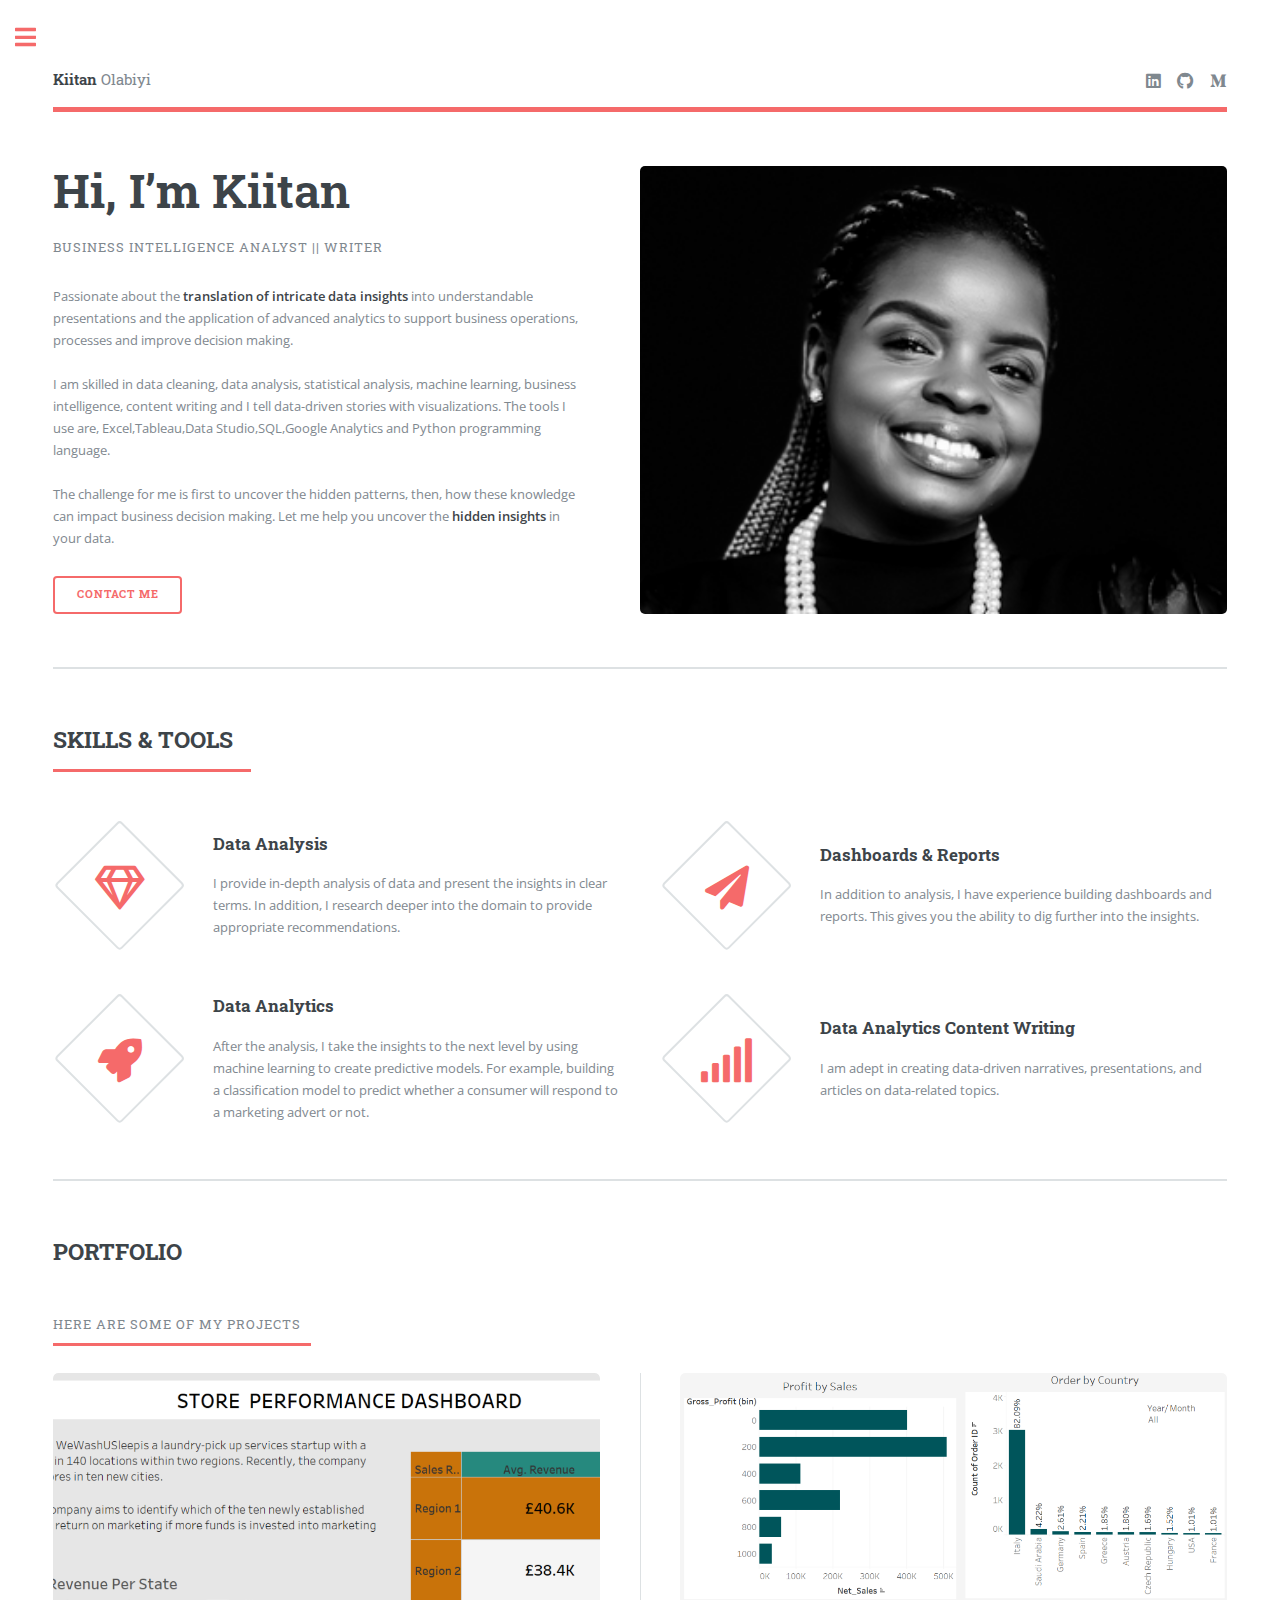
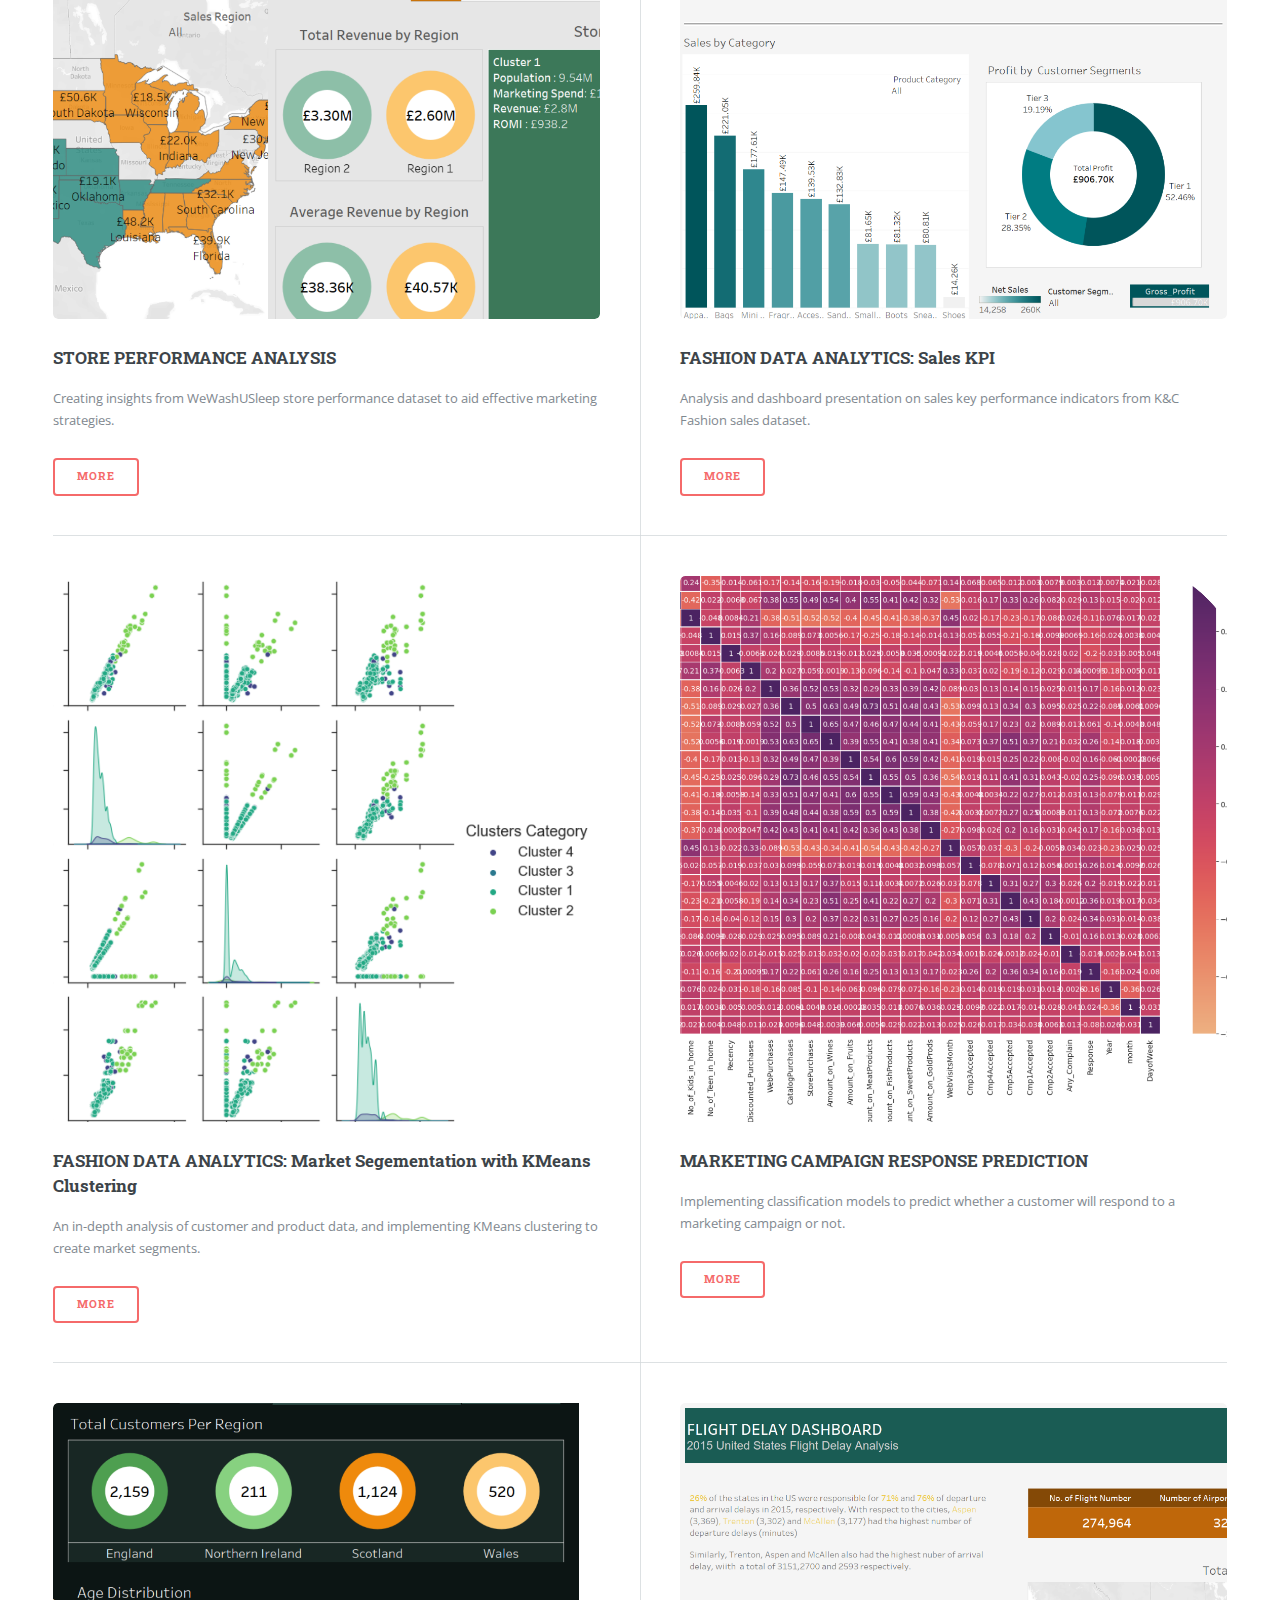
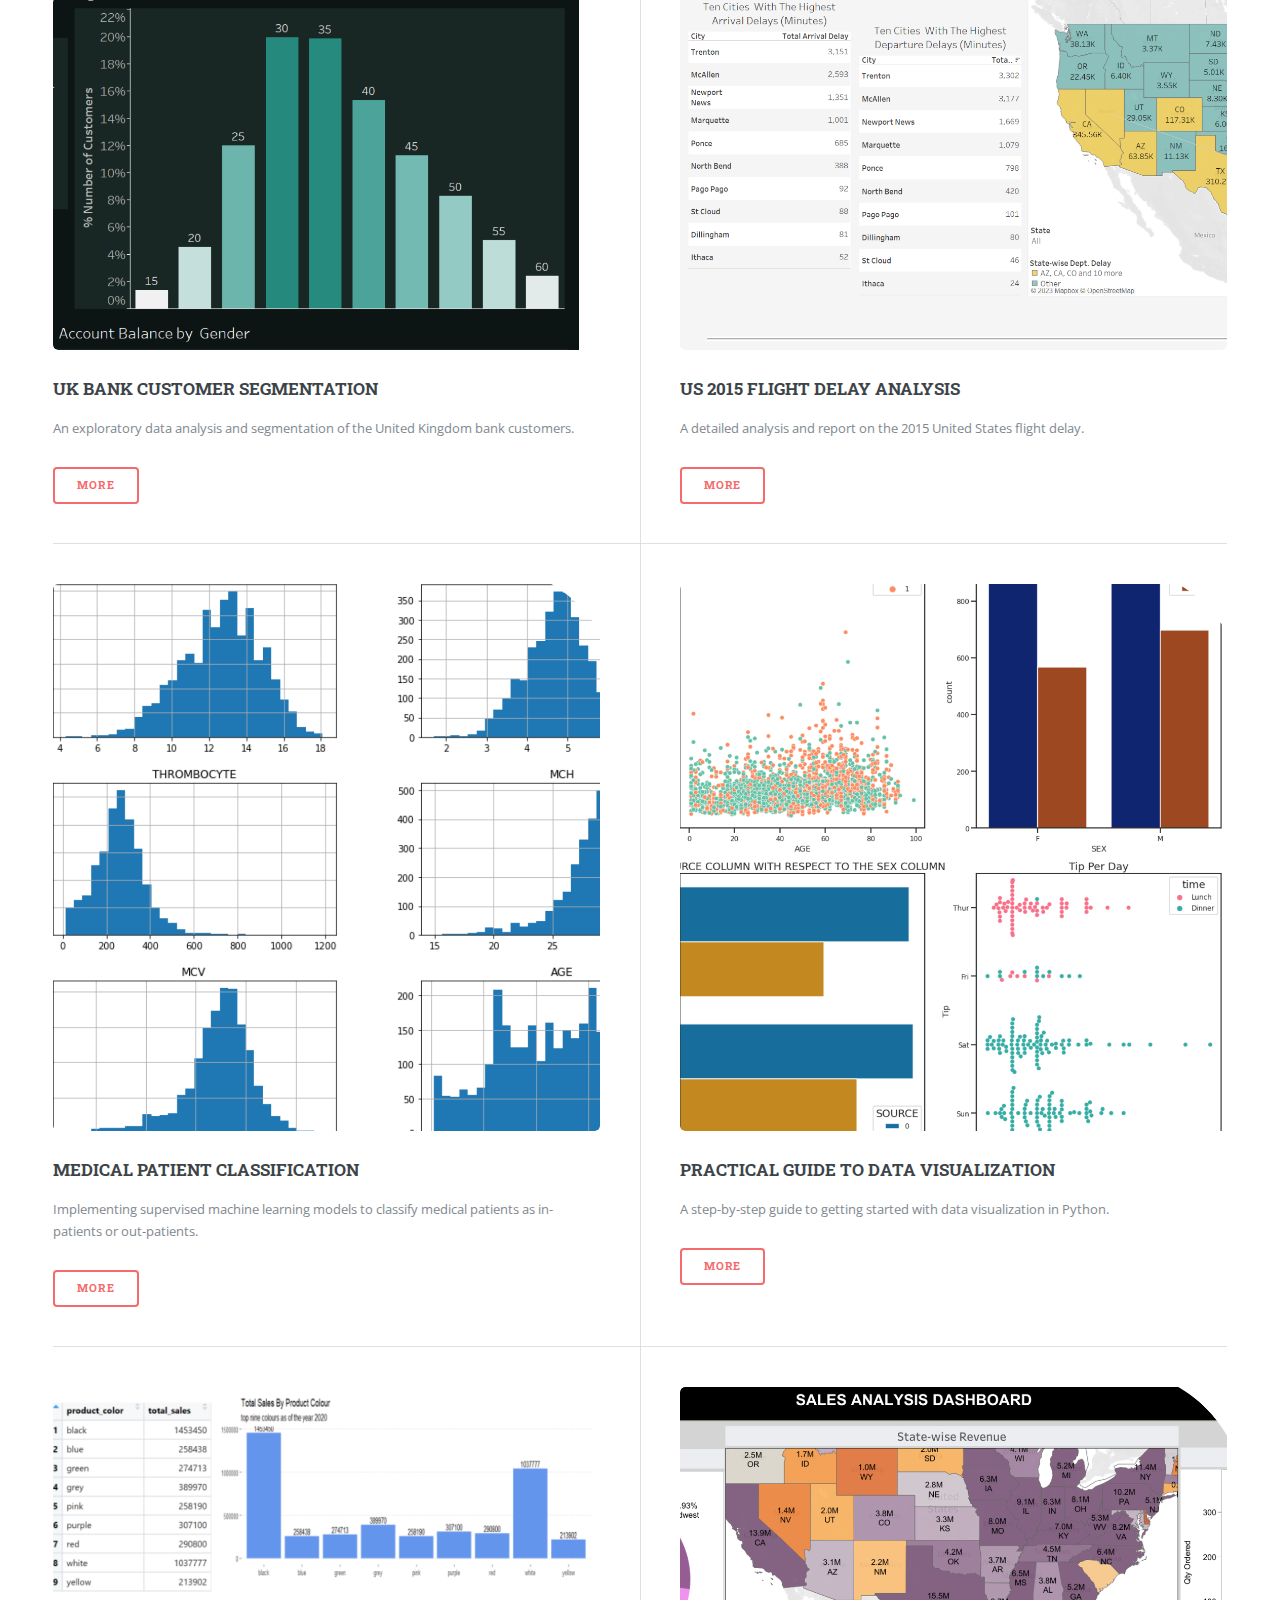
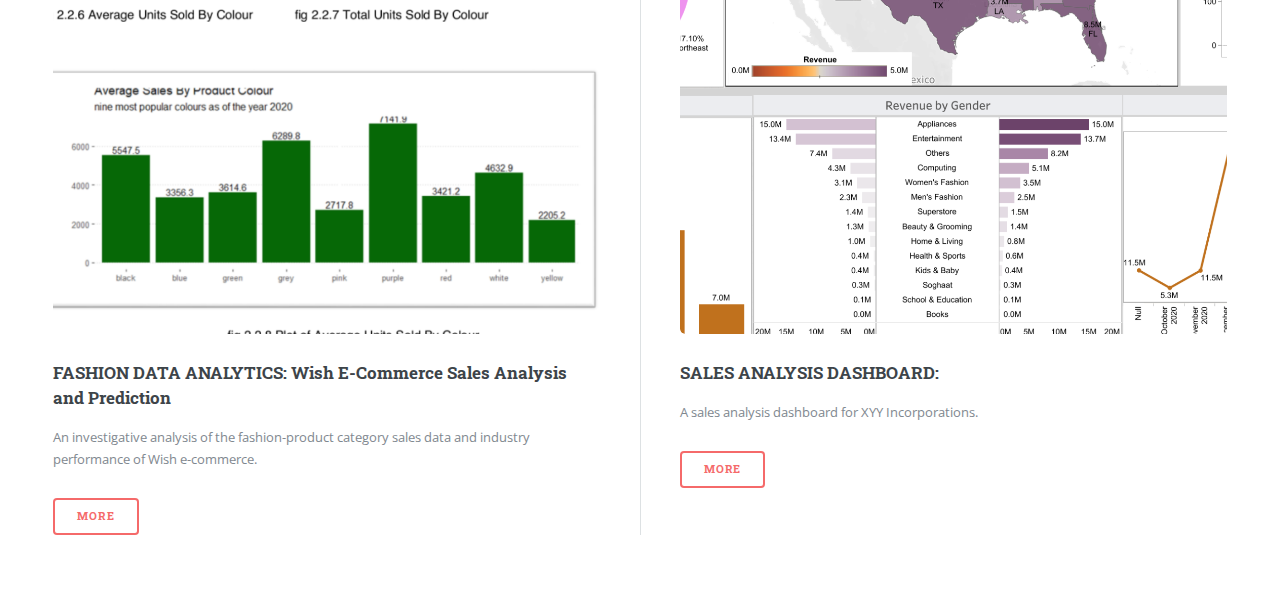
==== index.html @ 5218ae87 "Add files via upload" ====
<!DOCTYPE HTML>
<!--
	Editorial by HTML5 UP
	html5up.net | @ajlkn
	Free for personal and commercial use under the CCA 3.0 license (html5up.net/license)
-->
<html>
	<head>
		<title>Kiitan Olabiyi</title>
		<meta charset="utf-8" />
		<meta name="viewport" content="width=device-width, initial-scale=1, user-scalable=no" />
		<link rel="stylesheet" href="assets/css/main.css" />
	</head>
	<body class="is-preload">	
		

		<!-- Wrapper -->
			<div id="wrapper">

				<!-- Main -->
					<div id="main">
						<div class="inner">

							<!-- Header -->
								<header id="header">
									<a href="index.html" class="logo"><strong>Kiitan</strong> Olabiyi</a>
									<ul class="icons">
										<li><a href="https://www.linkedin.com/in/olaoluwakiitan-olabiyi/" class="icon brands fa-linkedin"><span class="label">LinkedIn</span></a></li>
										<li><a href="https://github.com/Olaoluwakiitan-Olabiyi?tab=repositories" class="icon brands fa-github"><span class="label">LinkedIn</span></a></li>
										<li><a href="https://medium.com/@olaoluwakiitan-o-olabiyi" class="icon brands fa-medium-m"><span class="label">Medium</span></a></li>
									</ul>
								</header>

							

							<!-- Banner -->
								<section id="banner">
									<div class="content">
										<header>
											<h1>Hi, I’m <strong>Kiitan</strong>
											</h1>
											<p>Business Intelligence Analyst || Writer</p>
										</header>
										<p> Passionate about the <strong>translation of intricate data insights</strong> into understandable presentations 
											and the application of advanced analytics to support business operations, processes and improve decision making.
											 <br />
											 <br />
											I am skilled in data cleaning, data analysis, statistical analysis, machine learning, business intelligence, content writing and I tell data-driven stories with visualizations. 
											The tools I use are, Excel,Tableau,Data Studio,SQL,Google Analytics and Python programming language.
											<br/>
											<br />
											The challenge for me is first to uncover the hidden patterns, then, how these knowledge can impact business decision making. Let me help you uncover the <strong>hidden insights</strong> in your data.</b>
										</p>
										<ul class="actions">
											<li><a href="https://www.linkedin.com/in/olaoluwakiitan-olabiyi/" class="button"> Contact Me</a></li>
										</ul>
									</div>
									<span class="image object">
										<img src="images/Olaoluwakiitan.png" alt="" />
									</span>
								</section>

							<!-- Section -->
								<section>
									<header class="major">
										<h2>SKILLS & TOOLS</h2>
									</header>
									<div class="features">
										<article>
											<span class="icon fa-gem"></span>
											<div class="content">
												<h3>Data Analysis</h3>
												<p>I provide in-depth analysis of data and present the insights in clear terms. In addition, I research deeper into the domain to provide appropriate recommendations.

												</p>
											</div>
											
										</article>
										<article>
											<span class="icon solid fa-paper-plane"></span>
											<div class="content">
												<h3>Dashboards & Reports</h3>
												<p>In addition to analysis, I have experience building dashboards and reports. This gives you the ability to dig further into the insights.</p>
											</div>
										</article>
										<article>
											<span class="icon solid fa-rocket"></span>
											<div class="content">
												<h3>Data Analytics</h3>
												<p>After the analysis, I take the insights to the next level by using machine learning to create predictive models.
													For example, building a classification model to predict whether a consumer will respond to a marketing advert or not.
												</p>
											</div>
										</article>
										<article>
											<span class="icon solid fa-signal"></span>
											<div class="content">
												<h3>Data Analytics Content Writing</h3>
												<p>I am adept in creating data-driven narratives, presentations, and articles on data-related topics.</p>
											</div>
											
										</article>
									</div>
								</section>

							<!-- Section -->
								<section>
									<header class="major">
										<h2>PORTFOLIO</h2></br>
										<p>Here are some of my projects</p>
									</header>
									<div class="posts">
										
										<article>
											<a href="https://github.com/Olaoluwakiitan-Olabiyi/Store-Performance-Analysis" class="image"><img src="images/Store Performance Analysis.png" alt="" /></a>
											<h3>STORE PERFORMANCE ANALYSIS</h3>
											<p>Creating insights from WeWashUSleep store performance dataset to aid effective marketing strategies. </p>
											<ul class="actions">
												<li><a href="https://github.com/Olaoluwakiitan-Olabiyi/Store-Performance-Analysis" class="button">More</a></li>
											</ul>
										</article>

										<article>
											<a href="https://github.com/Olaoluwakiitan-Olabiyi/Fashion-Data-Analytics-Sales-KPI" class="image"><img src="images/Fashion Data Analytics (1).png" alt="" /></a>
											<h3>FASHION DATA ANALYTICS: Sales KPI</h3>
											<p> Analysis and dashboard presentation on sales key performance indicators from K&C Fashion sales dataset.</p>
											<ul class="actions">
												<li><a href="https://github.com/Olaoluwakiitan-Olabiyi/Store-Performance-Analysis" class="button">More</a></li>
											</ul>
										</article>
										
										
										<article>
											<a href="https://github.com/Olaoluwakiitan-Olabiyi/Fashion-Data-Analytics-Market-Segmentation-with-KMeans-Clustering" class="image"><img src="images/Fashion Data Analytics (2).png" alt="" /></a>
											<h3>FASHION DATA ANALYTICS: Market Segementation with KMeans Clustering</h3>
											<p>An in-depth analysis of customer and product data, and implementing KMeans clustering to create market segments.</p>
											<ul class="actions">
												<li><a href="https://github.com/Olaoluwakiitan-Olabiyi/Fashion-Data-Analytics-Market-Segmentation-with-KMeans-Clustering" class="button">More</a></li>
											</ul>
										</article>
										
										<article>
											<a href="https://github.com/Olaoluwakiitan-Olabiyi/Marketing-Campaign-Response-Prediction" class="image"><img src="images/Classification.png" alt="" /></a>
											<h3>MARKETING CAMPAIGN RESPONSE PREDICTION</h3>
											<p>Implementing classification models to predict whether a customer will respond to a marketing campaign or not.</p>
											<ul class="actions">
												<li><a href="https://github.com/Olaoluwakiitan-Olabiyi/Marketing-Campaign-Response-Prediction" class="button">More</a></li>
											</ul>
										</article>

										<article>
											<a href="https://github.com/Olaoluwakiitan-Olabiyi/UK-Bank-Customer-Segmentation" class="image"><img src="images/customer segementation.jpg" alt="" /></a>
											<h3>UK BANK CUSTOMER SEGMENTATION </h3>
											<p>An exploratory data analysis and segmentation of the United Kingdom bank customers.</p>
											<ul class="actions">
												<li><a href="https://github.com/Olaoluwakiitan-Olabiyi/UK-Bank-Customer-Segmentation" class="button">More</a></li>
											</ul>
										</article>
										<article>
											<a href="https://github.com/Olaoluwakiitan-Olabiyi/US-2015-Flight-Delay-Analysis" class="image"><img src="images/flight delay.png" alt="" /></a>
											<h3>US 2015 FLIGHT DELAY ANALYSIS</h3>
											<p>A detailed analysis and report on the 2015 United States flight delay.</p>
											<ul class="actions">
												<li><a href="https://github.com/Olaoluwakiitan-Olabiyi/US-2015-Flight-Delay-Analysis" class="button">More</a></li>
											</ul>
										</article>

										<article>
											<a href="https://github.com/Olaoluwakiitan-Olabiyi/Medical-Patient-Classification-" class="image"><img src="images/KMeans Clustering.png" alt="" /></a>
											<h3>MEDICAL PATIENT CLASSIFICATION</h3>
											<p> Implementing supervised machine learning models to classify medical patients as in-patients or out-patients.</p>
											<ul class="actions">
												<li><a href="https://github.com/Olaoluwakiitan-Olabiyi/Medical-Patient-Classification-" class="button">More</a></li>
											</ul>
										</article>										

										<article>
											<a href="https://github.com/Olaoluwakiitan-Olabiyi/Practical-Guide-to-Data-Visualization" class="image"><img src="images/Practical Guide To Data Visualization.png" alt="" /></a>
											<h3>PRACTICAL GUIDE TO DATA VISUALIZATION</h3>
											<p>A step-by-step guide to getting started with data visualization in Python.</p>
											<ul class="actions">
												<li><a href="https://github.com/Olaoluwakiitan-Olabiyi/Practical-Guide-to-Data-Visualization" class="button">More</a></li>
											</ul>
										</article>										

										<article>
											<a href="https://github.com/Olaoluwakiitan-Olabiyi" class="image"><img src="images/Wish Sales Analysis.png" alt="" /></a>
											<h3>FASHION DATA ANALYTICS: Wish E-Commerce Sales Analysis and Prediction</h3>
											<p> An investigative analysis of the fashion-product category sales data and industry performance of Wish e-commerce.</p>
											<ul class="actions">
												<li><a href="https://github.com/Olaoluwakiitan-Olabiyi" class="button">More</a></li>
											</ul>
										</article>
										
										<article>
											<a href="https://github.com/Olaoluwakiitan-Olabiyi/XYY-Inc.-Customer-Analysis-" class="image"><img src="images/Customer Analytics.png" alt="" /></a>
											<h3>SALES ANALYSIS DASHBOARD:</h3>
											<p>A sales analysis dashboard for XYY Incorporations.</p>
											<ul class="actions">
												<li><a href="https://github.com/Olaoluwakiitan-Olabiyi/XYY-Inc.-Customer-Analysis-" class="button">More</a></li>
											</ul>
										</article>
										
										
										
										
									</div>
								</section>


								

						

				<!-- Sidebar -->
					<div id="sidebar">
						<div class="inner">

							
							<!-- Menu -->
								<nav id="menu">
									<header class="major">
										<h2>Menu</h2>
									</header>
									<ul>
										<li><a href="index.html">Homepage</a></li>
																		
															
										
										
										

										
										
									</ul>
								</nav>

							<!-- Section -->
								<section>
									<header class="major">
										<h2>Blog Posts</h2>
									</header>
									<div class="mini-posts">
										<article>
											<a href="https://medium.com/data4fashion/fashion-and-big-data-application-cb946dd76844" class="image"><img src="images/Fashion and Big Data.png" alt="" /></a>
											<p><strong> Fashion and Big Data</strong> </br>
												Using Zara as a case study for the adoption of advanced analytics in Fashion Supply Chain and Inventory Management.</p>
										</article>
										<article>
											<a href="https://towardsdatascience.com/practical-guide-to-data-visualization-83e375b0037" class="image"><img src="images/Data Visualization.png" alt="" /></a>
											<p> <strong>A Practical Guide To Data Visualization </strong></br>
												Using Python, Seaborn, and Matplotlib.</p>
										</article>
										<article>
											<a href="https://medium.com/towards-data-science/re-imagine-the-business-of-fashion-part-1-cc8037cbef6d" class="image"><img src="images/Business of fashion.png" alt="" /></a>
											<p> <strong>Re-Imagine The Business Of Fashion</strong> </br>
												How Can Fashion Brands And Retailers Re-Imagine Fashion Through Advanced Analytics?</p>
										</article>
									</div>
									<ul class="actions">
										<li><a href="https://medium.com/@olaoluwakiitan-o-olabiyi" class="button">Read More</a></li>
									</ul>
								</section>

							<!-- Section -->
								<section>
									<header class="major">
										<h2>Get in touch</h2>
									</header>
									<p>Looking to hire a result-oriented, creative and self-motivated business intelligence analyst/writer? Find my contact details</p>
									<ul class="contact">
										<li class="icon solid fa-envelope"><a href="#">olaoluwakiitan.o.olabiyi@gmail.com</li> 
										</br>
										<li class="icon solid fa-phone"> (+44)7540133399</li>
										<li class="icon solid fa-home"> Bradford, United Kingdom
										</li>
									</ul>
								</section>

							<!-- Footer -->
								<footer id="footer">
									<p class="copyright">&copy; Kiitan Olabiyi; Business Intelligence Analyst || Writer</p>
								</footer>

						</div>
					</div>

			</div>

		<!-- Scripts -->
			<script src="assets/js/jquery.min.js"></script>
			<script src="assets/js/browser.min.js"></script>
			<script src="assets/js/breakpoints.min.js"></script>
			<script src="assets/js/util.js"></script>
			<script src="assets/js/main.js"></script>

	</body>
</html>
---- assets/css/main.css ----
@import url(fontawesome-all.min.css);
@import url("https://fonts.googleapis.com/css?family=Open+Sans:400,600,400italic,600italic|Roboto+Slab:400,700");
/*
	Editorial by HTML5 UP
	html5up.net | @ajlkn
	Free for personal and commercial use under the CCA 3.0 license (html5up.net/license)
*/
html, body, div, span, applet, object,
iframe, h1, h2, h3, h4, h5, h6, p, blockquote,
pre, a, abbr, acronym, address, big, cite,
code, del, dfn, em, img, ins, kbd, q, s, samp,
small, strike, strong, sub, sup, tt, var, b,
u, i, center, dl, dt, dd, ol, ul, li, fieldset,
form, label, legend, table, caption, tbody,
tfoot, thead, tr, th, td, article, aside,
canvas, details, embed, figure, figcaption,
footer, header, hgroup, menu, nav, output, ruby,
section, summary, time, mark, audio, video {
  margin: 0;
  padding: 0;
  border: 0;
  font-size: 100%;
  font: inherit;
  vertical-align: baseline; }

article, aside, details, figcaption, figure,
footer, header, hgroup, menu, nav, section {
  display: block; }

body {
  line-height: 1; }

ol, ul {
  list-style: none; }

blockquote, q {
  quotes: none; }
  blockquote:before, blockquote:after, q:before, q:after {
    content: '';
    content: none; }

table {
  border-collapse: collapse;
  border-spacing: 0; }

body {
  -webkit-text-size-adjust: none; }

mark {
  background-color: transparent;
  color: inherit; }

input::-moz-focus-inner {
  border: 0;
  padding: 0; }

input, select, textarea {
  -moz-appearance: none;
  -webkit-appearance: none;
  -ms-appearance: none;
  appearance: none; }

/* Basic */
@-ms-viewport {
  width: device-width; }

body {
  -ms-overflow-style: scrollbar; }

@media screen and (max-width: 480px) {
  html, body {
    min-width: 320px; } }

html {
  box-sizing: border-box; }

*, *:before, *:after {
  box-sizing: inherit; }

body {
  background: #ffffff; }
  body.is-preload *, body.is-preload *:before, body.is-preload *:after, body.is-resizing *, body.is-resizing *:before, body.is-resizing *:after {
    -moz-animation: none !important;
    -webkit-animation: none !important;
    -ms-animation: none !important;
    animation: none !important;
    -moz-transition: none !important;
    -webkit-transition: none !important;
    -ms-transition: none !important;
    transition: none !important; }

/* Type */
body, input, select, textarea {
  color: #7f888f;
  font-family: "Open Sans", sans-serif;
  font-size: 13pt;
  font-weight: 400;
  line-height: 1.65; }
  @media screen and (max-width: 1680px) {
    body, input, select, textarea {
      font-size: 11pt; } }
  @media screen and (max-width: 1280px) {
    body, input, select, textarea {
      font-size: 10pt; } }
  @media screen and (max-width: 360px) {
    body, input, select, textarea {
      font-size: 9pt; } }

a {
  -moz-transition: color 0.2s ease-in-out, border-bottom-color 0.2s ease-in-out;
  -webkit-transition: color 0.2s ease-in-out, border-bottom-color 0.2s ease-in-out;
  -ms-transition: color 0.2s ease-in-out, border-bottom-color 0.2s ease-in-out;
  transition: color 0.2s ease-in-out, border-bottom-color 0.2s ease-in-out;
  border-bottom: dotted 1px;
  color: #f56a6a;
  text-decoration: none; }
  a:hover {
    border-bottom-color: #f56a6a;
    color: #f56a6a !important; }
    a:hover strong {
      color: inherit; }

strong, b {
  color: #3d4449;
  font-weight: 600; }

em, i {
  font-style: italic; }

p {
  margin: 0 0 2em 0; }

h1, h2, h3, h4, h5, h6 {
  color: #3d4449;
  font-family: "Roboto Slab", serif;
  font-weight: 700;
  line-height: 1.5;
  margin: 0 0 1em 0; }
  h1 a, h2 a, h3 a, h4 a, h5 a, h6 a {
    color: inherit;
    text-decoration: none;
    border-bottom: 0; }

h1 {
  font-size: 4em;
  margin: 0 0 0.5em 0;
  line-height: 1.3; }

h2 {
  font-size: 1.75em; }

h3 {
  font-size: 1.25em; }

h4 {
  font-size: 1.1em; }

h5 {
  font-size: 0.9em; }

h6 {
  font-size: 0.7em; }

@media screen and (max-width: 1680px) {
  h1 {
    font-size: 3.5em; } }

@media screen and (max-width: 980px) {
  h1 {
    font-size: 3.25em; } }

@media screen and (max-width: 736px) {
  h1 {
    font-size: 2em;
    line-height: 1.4; }
  h2 {
    font-size: 1.5em; } }

sub {
  font-size: 0.8em;
  position: relative;
  top: 0.5em; }

sup {
  font-size: 0.8em;
  position: relative;
  top: -0.5em; }

blockquote {
  border-left: solid 3px rgba(210, 215, 217, 0.75);
  font-style: italic;
  margin: 0 0 2em 0;
  padding: 0.5em 0 0.5em 2em; }

code {
  background: rgba(230, 235, 237, 0.25);
  border-radius: 0.375em;
  border: solid 1px rgba(210, 215, 217, 0.75);
  font-family: "Courier New", monospace;
  font-size: 0.9em;
  margin: 0 0.25em;
  padding: 0.25em 0.65em; }

pre {
  -webkit-overflow-scrolling: touch;
  font-family: "Courier New", monospace;
  font-size: 0.9em;
  margin: 0 0 2em 0; }
  pre code {
    display: block;
    line-height: 1.75;
    padding: 1em 1.5em;
    overflow-x: auto; }

hr {
  border: 0;
  border-bottom: solid 1px rgba(210, 215, 217, 0.75);
  margin: 2em 0; }
  hr.major {
    margin: 3em 0; }

.align-left {
  text-align: left; }

.align-center {
  text-align: center; }

.align-right {
  text-align: right; }

/* Row */
.row {
  display: flex;
  flex-wrap: wrap;
  box-sizing: border-box;
  align-items: stretch; }
  .row > * {
    box-sizing: border-box; }
  .row.gtr-uniform > * > :last-child {
    margin-bottom: 0; }
  .row.aln-left {
    justify-content: flex-start; }
  .row.aln-center {
    justify-content: center; }
  .row.aln-right {
    justify-content: flex-end; }
  .row.aln-top {
    align-items: flex-start; }
  .row.aln-middle {
    align-items: center; }
  .row.aln-bottom {
    align-items: flex-end; }
  .row > .imp {
    order: -1; }
  .row > .col-1 {
    width: 8.33333%; }
  .row > .off-1 {
    margin-left: 8.33333%; }
  .row > .col-2 {
    width: 16.66667%; }
  .row > .off-2 {
    margin-left: 16.66667%; }
  .row > .col-3 {
    width: 25%; }
  .row > .off-3 {
    margin-left: 25%; }
  .row > .col-4 {
    width: 33.33333%; }
  .row > .off-4 {
    margin-left: 33.33333%; }
  .row > .col-5 {
    width: 41.66667%; }
  .row > .off-5 {
    margin-left: 41.66667%; }
  .row > .col-6 {
    width: 50%; }
  .row > .off-6 {
    margin-left: 50%; }
  .row > .col-7 {
    width: 58.33333%; }
  .row > .off-7 {
    margin-left: 58.33333%; }
  .row > .col-8 {
    width: 66.66667%; }
  .row > .off-8 {
    margin-left: 66.66667%; }
  .row > .col-9 {
    width: 75%; }
  .row > .off-9 {
    margin-left: 75%; }
  .row > .col-10 {
    width: 83.33333%; }
  .row > .off-10 {
    margin-left: 83.33333%; }
  .row > .col-11 {
    width: 91.66667%; }
  .row > .off-11 {
    margin-left: 91.66667%; }
  .row > .col-12 {
    width: 100%; }
  .row > .off-12 {
    margin-left: 100%; }
  .row.gtr-0 {
    margin-top: 0;
    margin-left: 0em; }
    .row.gtr-0 > * {
      padding: 0 0 0 0em; }
    .row.gtr-0.gtr-uniform {
      margin-top: 0em; }
      .row.gtr-0.gtr-uniform > * {
        padding-top: 0em; }
  .row.gtr-25 {
    margin-top: 0;
    margin-left: -0.375em; }
    .row.gtr-25 > * {
      padding: 0 0 0 0.375em; }
    .row.gtr-25.gtr-uniform {
      margin-top: -0.375em; }
      .row.gtr-25.gtr-uniform > * {
        padding-top: 0.375em; }
  .row.gtr-50 {
    margin-top: 0;
    margin-left: -0.75em; }
    .row.gtr-50 > * {
      padding: 0 0 0 0.75em; }
    .row.gtr-50.gtr-uniform {
      margin-top: -0.75em; }
      .row.gtr-50.gtr-uniform > * {
        padding-top: 0.75em; }
  .row {
    margin-top: 0;
    margin-left: -1.5em; }
    .row > * {
      padding: 0 0 0 1.5em; }
    .row.gtr-uniform {
      margin-top: -1.5em; }
      .row.gtr-uniform > * {
        padding-top: 1.5em; }
  .row.gtr-150 {
    margin-top: 0;
    margin-left: -2.25em; }
    .row.gtr-150 > * {
      padding: 0 0 0 2.25em; }
    .row.gtr-150.gtr-uniform {
      margin-top: -2.25em; }
      .row.gtr-150.gtr-uniform > * {
        padding-top: 2.25em; }
  .row.gtr-200 {
    margin-top: 0;
    margin-left: -3em; }
    .row.gtr-200 > * {
      padding: 0 0 0 3em; }
    .row.gtr-200.gtr-uniform {
      margin-top: -3em; }
      .row.gtr-200.gtr-uniform > * {
        padding-top: 3em; }
  @media screen and (max-width: 1680px) {
    .row {
      display: flex;
      flex-wrap: wrap;
      box-sizing: border-box;
      align-items: stretch; }
      .row > * {
        box-sizing: border-box; }
      .row.gtr-uniform > * > :last-child {
        margin-bottom: 0; }
      .row.aln-left {
        justify-content: flex-start; }
      .row.aln-center {
        justify-content: center; }
      .row.aln-right {
        justify-content: flex-end; }
      .row.aln-top {
        align-items: flex-start; }
      .row.aln-middle {
        align-items: center; }
      .row.aln-bottom {
        align-items: flex-end; }
      .row > .imp-xlarge {
        order: -1; }
      .row > .col-1-xlarge {
        width: 8.33333%; }
      .row > .off-1-xlarge {
        margin-left: 8.33333%; }
      .row > .col-2-xlarge {
        width: 16.66667%; }
      .row > .off-2-xlarge {
        margin-left: 16.66667%; }
      .row > .col-3-xlarge {
        width: 25%; }
      .row > .off-3-xlarge {
        margin-left: 25%; }
      .row > .col-4-xlarge {
        width: 33.33333%; }
      .row > .off-4-xlarge {
        margin-left: 33.33333%; }
      .row > .col-5-xlarge {
        width: 41.66667%; }
      .row > .off-5-xlarge {
        margin-left: 41.66667%; }
      .row > .col-6-xlarge {
        width: 50%; }
      .row > .off-6-xlarge {
        margin-left: 50%; }
      .row > .col-7-xlarge {
        width: 58.33333%; }
      .row > .off-7-xlarge {
        margin-left: 58.33333%; }
      .row > .col-8-xlarge {
        width: 66.66667%; }
      .row > .off-8-xlarge {
        margin-left: 66.66667%; }
      .row > .col-9-xlarge {
        width: 75%; }
      .row > .off-9-xlarge {
        margin-left: 75%; }
      .row > .col-10-xlarge {
        width: 83.33333%; }
      .row > .off-10-xlarge {
        margin-left: 83.33333%; }
      .row > .col-11-xlarge {
        width: 91.66667%; }
      .row > .off-11-xlarge {
        margin-left: 91.66667%; }
      .row > .col-12-xlarge {
        width: 100%; }
      .row > .off-12-xlarge {
        margin-left: 100%; }
      .row.gtr-0 {
        margin-top: 0;
        margin-left: 0em; }
        .row.gtr-0 > * {
          padding: 0 0 0 0em; }
        .row.gtr-0.gtr-uniform {
          margin-top: 0em; }
          .row.gtr-0.gtr-uniform > * {
            padding-top: 0em; }
      .row.gtr-25 {
        margin-top: 0;
        margin-left: -0.375em; }
        .row.gtr-25 > * {
          padding: 0 0 0 0.375em; }
        .row.gtr-25.gtr-uniform {
          margin-top: -0.375em; }
          .row.gtr-25.gtr-uniform > * {
            padding-top: 0.375em; }
      .row.gtr-50 {
        margin-top: 0;
        margin-left: -0.75em; }
        .row.gtr-50 > * {
          padding: 0 0 0 0.75em; }
        .row.gtr-50.gtr-uniform {
          margin-top: -0.75em; }
          .row.gtr-50.gtr-uniform > * {
            padding-top: 0.75em; }
      .row {
        margin-top: 0;
        margin-left: -1.5em; }
        .row > * {
          padding: 0 0 0 1.5em; }
        .row.gtr-uniform {
          margin-top: -1.5em; }
          .row.gtr-uniform > * {
            padding-top: 1.5em; }
      .row.gtr-150 {
        margin-top: 0;
        margin-left: -2.25em; }
        .row.gtr-150 > * {
          padding: 0 0 0 2.25em; }
        .row.gtr-150.gtr-uniform {
          margin-top: -2.25em; }
          .row.gtr-150.gtr-uniform > * {
            padding-top: 2.25em; }
      .row.gtr-200 {
        margin-top: 0;
        margin-left: -3em; }
        .row.gtr-200 > * {
          padding: 0 0 0 3em; }
        .row.gtr-200.gtr-uniform {
          margin-top: -3em; }
          .row.gtr-200.gtr-uniform > * {
            padding-top: 3em; } }
  @media screen and (max-width: 1280px) {
    .row {
      display: flex;
      flex-wrap: wrap;
      box-sizing: border-box;
      align-items: stretch; }
      .row > * {
        box-sizing: border-box; }
      .row.gtr-uniform > * > :last-child {
        margin-bottom: 0; }
      .row.aln-left {
        justify-content: flex-start; }
      .row.aln-center {
        justify-content: center; }
      .row.aln-right {
        justify-content: flex-end; }
      .row.aln-top {
        align-items: flex-start; }
      .row.aln-middle {
        align-items: center; }
      .row.aln-bottom {
        align-items: flex-end; }
      .row > .imp-large {
        order: -1; }
      .row > .col-1-large {
        width: 8.33333%; }
      .row > .off-1-large {
        margin-left: 8.33333%; }
      .row > .col-2-large {
        width: 16.66667%; }
      .row > .off-2-large {
        margin-left: 16.66667%; }
      .row > .col-3-large {
        width: 25%; }
      .row > .off-3-large {
        margin-left: 25%; }
      .row > .col-4-large {
        width: 33.33333%; }
      .row > .off-4-large {
        margin-left: 33.33333%; }
      .row > .col-5-large {
        width: 41.66667%; }
      .row > .off-5-large {
        margin-left: 41.66667%; }
      .row > .col-6-large {
        width: 50%; }
      .row > .off-6-large {
        margin-left: 50%; }
      .row > .col-7-large {
        width: 58.33333%; }
      .row > .off-7-large {
        margin-left: 58.33333%; }
      .row > .col-8-large {
        width: 66.66667%; }
      .row > .off-8-large {
        margin-left: 66.66667%; }
      .row > .col-9-large {
        width: 75%; }
      .row > .off-9-large {
        margin-left: 75%; }
      .row > .col-10-large {
        width: 83.33333%; }
      .row > .off-10-large {
        margin-left: 83.33333%; }
      .row > .col-11-large {
        width: 91.66667%; }
      .row > .off-11-large {
        margin-left: 91.66667%; }
      .row > .col-12-large {
        width: 100%; }
      .row > .off-12-large {
        margin-left: 100%; }
      .row.gtr-0 {
        margin-top: 0;
        margin-left: 0em; }
        .row.gtr-0 > * {
          padding: 0 0 0 0em; }
        .row.gtr-0.gtr-uniform {
          margin-top: 0em; }
          .row.gtr-0.gtr-uniform > * {
            padding-top: 0em; }
      .row.gtr-25 {
        margin-top: 0;
        margin-left: -0.375em; }
        .row.gtr-25 > * {
          padding: 0 0 0 0.375em; }
        .row.gtr-25.gtr-uniform {
          margin-top: -0.375em; }
          .row.gtr-25.gtr-uniform > * {
            padding-top: 0.375em; }
      .row.gtr-50 {
        margin-top: 0;
        margin-left: -0.75em; }
        .row.gtr-50 > * {
          padding: 0 0 0 0.75em; }
        .row.gtr-50.gtr-uniform {
          margin-top: -0.75em; }
          .row.gtr-50.gtr-uniform > * {
            padding-top: 0.75em; }
      .row {
        margin-top: 0;
        margin-left: -1.5em; }
        .row > * {
          padding: 0 0 0 1.5em; }
        .row.gtr-uniform {
          margin-top: -1.5em; }
          .row.gtr-uniform > * {
            padding-top: 1.5em; }
      .row.gtr-150 {
        margin-top: 0;
        margin-left: -2.25em; }
        .row.gtr-150 > * {
          padding: 0 0 0 2.25em; }
        .row.gtr-150.gtr-uniform {
          margin-top: -2.25em; }
          .row.gtr-150.gtr-uniform > * {
            padding-top: 2.25em; }
      .row.gtr-200 {
        margin-top: 0;
        margin-left: -3em; }
        .row.gtr-200 > * {
          padding: 0 0 0 3em; }
        .row.gtr-200.gtr-uniform {
          margin-top: -3em; }
          .row.gtr-200.gtr-uniform > * {
            padding-top: 3em; } }
  @media screen and (max-width: 980px) {
    .row {
      display: flex;
      flex-wrap: wrap;
      box-sizing: border-box;
      align-items: stretch; }
      .row > * {
        box-sizing: border-box; }
      .row.gtr-uniform > * > :last-child {
        margin-bottom: 0; }
      .row.aln-left {
        justify-content: flex-start; }
      .row.aln-center {
        justify-content: center; }
      .row.aln-right {
        justify-content: flex-end; }
      .row.aln-top {
        align-items: flex-start; }
      .row.aln-middle {
        align-items: center; }
      .row.aln-bottom {
        align-items: flex-end; }
      .row > .imp-medium {
        order: -1; }
      .row > .col-1-medium {
        width: 8.33333%; }
      .row > .off-1-medium {
        margin-left: 8.33333%; }
      .row > .col-2-medium {
        width: 16.66667%; }
      .row > .off-2-medium {
        margin-left: 16.66667%; }
      .row > .col-3-medium {
        width: 25%; }
      .row > .off-3-medium {
        margin-left: 25%; }
      .row > .col-4-medium {
        width: 33.33333%; }
      .row > .off-4-medium {
        margin-left: 33.33333%; }
      .row > .col-5-medium {
        width: 41.66667%; }
      .row > .off-5-medium {
        margin-left: 41.66667%; }
      .row > .col-6-medium {
        width: 50%; }
      .row > .off-6-medium {
        margin-left: 50%; }
      .row > .col-7-medium {
        width: 58.33333%; }
      .row > .off-7-medium {
        margin-left: 58.33333%; }
      .row > .col-8-medium {
        width: 66.66667%; }
      .row > .off-8-medium {
        margin-left: 66.66667%; }
      .row > .col-9-medium {
        width: 75%; }
      .row > .off-9-medium {
        margin-left: 75%; }
      .row > .col-10-medium {
        width: 83.33333%; }
      .row > .off-10-medium {
        margin-left: 83.33333%; }
      .row > .col-11-medium {
        width: 91.66667%; }
      .row > .off-11-medium {
        margin-left: 91.66667%; }
      .row > .col-12-medium {
        width: 100%; }
      .row > .off-12-medium {
        margin-left: 100%; }
      .row.gtr-0 {
        margin-top: 0;
        margin-left: 0em; }
        .row.gtr-0 > * {
          padding: 0 0 0 0em; }
        .row.gtr-0.gtr-uniform {
          margin-top: 0em; }
          .row.gtr-0.gtr-uniform > * {
            padding-top: 0em; }
      .row.gtr-25 {
        margin-top: 0;
        margin-left: -0.375em; }
        .row.gtr-25 > * {
          padding: 0 0 0 0.375em; }
        .row.gtr-25.gtr-uniform {
          margin-top: -0.375em; }
          .row.gtr-25.gtr-uniform > * {
            padding-top: 0.375em; }
      .row.gtr-50 {
        margin-top: 0;
        margin-left: -0.75em; }
        .row.gtr-50 > * {
          padding: 0 0 0 0.75em; }
        .row.gtr-50.gtr-uniform {
          margin-top: -0.75em; }
          .row.gtr-50.gtr-uniform > * {
            padding-top: 0.75em; }
      .row {
        margin-top: 0;
        margin-left: -1.5em; }
        .row > * {
          padding: 0 0 0 1.5em; }
        .row.gtr-uniform {
          margin-top: -1.5em; }
          .row.gtr-uniform > * {
            padding-top: 1.5em; }
      .row.gtr-150 {
        margin-top: 0;
        margin-left: -2.25em; }
        .row.gtr-150 > * {
          padding: 0 0 0 2.25em; }
        .row.gtr-150.gtr-uniform {
          margin-top: -2.25em; }
          .row.gtr-150.gtr-uniform > * {
            padding-top: 2.25em; }
      .row.gtr-200 {
        margin-top: 0;
        margin-left: -3em; }
        .row.gtr-200 > * {
          padding: 0 0 0 3em; }
        .row.gtr-200.gtr-uniform {
          margin-top: -3em; }
          .row.gtr-200.gtr-uniform > * {
            padding-top: 3em; } }
  @media screen and (max-width: 736px) {
    .row {
      display: flex;
      flex-wrap: wrap;
      box-sizing: border-box;
      align-items: stretch; }
      .row > * {
        box-sizing: border-box; }
      .row.gtr-uniform > * > :last-child {
        margin-bottom: 0; }
      .row.aln-left {
        justify-content: flex-start; }
      .row.aln-center {
        justify-content: center; }
      .row.aln-right {
        justify-content: flex-end; }
      .row.aln-top {
        align-items: flex-start; }
      .row.aln-middle {
        align-items: center; }
      .row.aln-bottom {
        align-items: flex-end; }
      .row > .imp-small {
        order: -1; }
      .row > .col-1-small {
        width: 8.33333%; }
      .row > .off-1-small {
        margin-left: 8.33333%; }
      .row > .col-2-small {
        width: 16.66667%; }
      .row > .off-2-small {
        margin-left: 16.66667%; }
      .row > .col-3-small {
        width: 25%; }
      .row > .off-3-small {
        margin-left: 25%; }
      .row > .col-4-small {
        width: 33.33333%; }
      .row > .off-4-small {
        margin-left: 33.33333%; }
      .row > .col-5-small {
        width: 41.66667%; }
      .row > .off-5-small {
        margin-left: 41.66667%; }
      .row > .col-6-small {
        width: 50%; }
      .row > .off-6-small {
        margin-left: 50%; }
      .row > .col-7-small {
        width: 58.33333%; }
      .row > .off-7-small {
        margin-left: 58.33333%; }
      .row > .col-8-small {
        width: 66.66667%; }
      .row > .off-8-small {
        margin-left: 66.66667%; }
      .row > .col-9-small {
        width: 75%; }
      .row > .off-9-small {
        margin-left: 75%; }
      .row > .col-10-small {
        width: 83.33333%; }
      .row > .off-10-small {
        margin-left: 83.33333%; }
      .row > .col-11-small {
        width: 91.66667%; }
      .row > .off-11-small {
        margin-left: 91.66667%; }
      .row > .col-12-small {
        width: 100%; }
      .row > .off-12-small {
        margin-left: 100%; }
      .row.gtr-0 {
        margin-top: 0;
        margin-left: 0em; }
        .row.gtr-0 > * {
          padding: 0 0 0 0em; }
        .row.gtr-0.gtr-uniform {
          margin-top: 0em; }
          .row.gtr-0.gtr-uniform > * {
            padding-top: 0em; }
      .row.gtr-25 {
        margin-top: 0;
        margin-left: -0.375em; }
        .row.gtr-25 > * {
          padding: 0 0 0 0.375em; }
        .row.gtr-25.gtr-uniform {
          margin-top: -0.375em; }
          .row.gtr-25.gtr-uniform > * {
            padding-top: 0.375em; }
      .row.gtr-50 {
        margin-top: 0;
        margin-left: -0.75em; }
        .row.gtr-50 > * {
          padding: 0 0 0 0.75em; }
        .row.gtr-50.gtr-uniform {
          margin-top: -0.75em; }
          .row.gtr-50.gtr-uniform > * {
            padding-top: 0.75em; }
      .row {
        margin-top: 0;
        margin-left: -1.5em; }
        .row > * {
          padding: 0 0 0 1.5em; }
        .row.gtr-uniform {
          margin-top: -1.5em; }
          .row.gtr-uniform > * {
            padding-top: 1.5em; }
      .row.gtr-150 {
        margin-top: 0;
        margin-left: -2.25em; }
        .row.gtr-150 > * {
          padding: 0 0 0 2.25em; }
        .row.gtr-150.gtr-uniform {
          margin-top: -2.25em; }
          .row.gtr-150.gtr-uniform > * {
            padding-top: 2.25em; }
      .row.gtr-200 {
        margin-top: 0;
        margin-left: -3em; }
        .row.gtr-200 > * {
          padding: 0 0 0 3em; }
        .row.gtr-200.gtr-uniform {
          margin-top: -3em; }
          .row.gtr-200.gtr-uniform > * {
            padding-top: 3em; } }
  @media screen and (max-width: 480px) {
    .row {
      display: flex;
      flex-wrap: wrap;
      box-sizing: border-box;
      align-items: stretch; }
      .row > * {
        box-sizing: border-box; }
      .row.gtr-uniform > * > :last-child {
        margin-bottom: 0; }
      .row.aln-left {
        justify-content: flex-start; }
      .row.aln-center {
        justify-content: center; }
      .row.aln-right {
        justify-content: flex-end; }
      .row.aln-top {
        align-items: flex-start; }
      .row.aln-middle {
        align-items: center; }
      .row.aln-bottom {
        align-items: flex-end; }
      .row > .imp-xsmall {
        order: -1; }
      .row > .col-1-xsmall {
        width: 8.33333%; }
      .row > .off-1-xsmall {
        margin-left: 8.33333%; }
      .row > .col-2-xsmall {
        width: 16.66667%; }
      .row > .off-2-xsmall {
        margin-left: 16.66667%; }
      .row > .col-3-xsmall {
        width: 25%; }
      .row > .off-3-xsmall {
        margin-left: 25%; }
      .row > .col-4-xsmall {
        width: 33.33333%; }
      .row > .off-4-xsmall {
        margin-left: 33.33333%; }
      .row > .col-5-xsmall {
        width: 41.66667%; }
      .row > .off-5-xsmall {
        margin-left: 41.66667%; }
      .row > .col-6-xsmall {
        width: 50%; }
      .row > .off-6-xsmall {
        margin-left: 50%; }
      .row > .col-7-xsmall {
        width: 58.33333%; }
      .row > .off-7-xsmall {
        margin-left: 58.33333%; }
      .row > .col-8-xsmall {
        width: 66.66667%; }
      .row > .off-8-xsmall {
        margin-left: 66.66667%; }
      .row > .col-9-xsmall {
        width: 75%; }
      .row > .off-9-xsmall {
        margin-left: 75%; }
      .row > .col-10-xsmall {
        width: 83.33333%; }
      .row > .off-10-xsmall {
        margin-left: 83.33333%; }
      .row > .col-11-xsmall {
        width: 91.66667%; }
      .row > .off-11-xsmall {
        margin-left: 91.66667%; }
      .row > .col-12-xsmall {
        width: 100%; }
      .row > .off-12-xsmall {
        margin-left: 100%; }
      .row.gtr-0 {
        margin-top: 0;
        margin-left: 0em; }
        .row.gtr-0 > * {
          padding: 0 0 0 0em; }
        .row.gtr-0.gtr-uniform {
          margin-top: 0em; }
          .row.gtr-0.gtr-uniform > * {
            padding-top: 0em; }
      .row.gtr-25 {
        margin-top: 0;
        margin-left: -0.375em; }
        .row.gtr-25 > * {
          padding: 0 0 0 0.375em; }
        .row.gtr-25.gtr-uniform {
          margin-top: -0.375em; }
          .row.gtr-25.gtr-uniform > * {
            padding-top: 0.375em; }
      .row.gtr-50 {
        margin-top: 0;
        margin-left: -0.75em; }
        .row.gtr-50 > * {
          padding: 0 0 0 0.75em; }
        .row.gtr-50.gtr-uniform {
          margin-top: -0.75em; }
          .row.gtr-50.gtr-uniform > * {
            padding-top: 0.75em; }
      .row {
        margin-top: 0;
        margin-left: -1.5em; }
        .row > * {
          padding: 0 0 0 1.5em; }
        .row.gtr-uniform {
          margin-top: -1.5em; }
          .row.gtr-uniform > * {
            padding-top: 1.5em; }
      .row.gtr-150 {
        margin-top: 0;
        margin-left: -2.25em; }
        .row.gtr-150 > * {
          padding: 0 0 0 2.25em; }
        .row.gtr-150.gtr-uniform {
          margin-top: -2.25em; }
          .row.gtr-150.gtr-uniform > * {
            padding-top: 2.25em; }
      .row.gtr-200 {
        margin-top: 0;
        margin-left: -3em; }
        .row.gtr-200 > * {
          padding: 0 0 0 3em; }
        .row.gtr-200.gtr-uniform {
          margin-top: -3em; }
          .row.gtr-200.gtr-uniform > * {
            padding-top: 3em; } }

/* Section/Article */
section.special, article.special {
  text-align: center; }

header p {
  font-family: "Roboto Slab", serif;
  font-size: 1em;
  font-weight: 400;
  letter-spacing: 0.075em;
  margin-top: -0.5em;
  text-transform: uppercase; }

header.major > :last-child {
  border-bottom: solid 3px #f56a6a;
  display: inline-block;
  margin: 0 0 2em 0;
  padding: 0 0.75em 0.5em 0; }

header.main > :last-child {
  margin: 0 0 1em 0; }

/* Form */
form {
  margin: 0 0 2em 0; }

label {
  color: #3d4449;
  display: block;
  font-size: 0.9em;
  font-weight: 600;
  margin: 0 0 1em 0; }

input[type="text"],
input[type="password"],
input[type="email"],
input[type="tel"],
input[type="search"],
input[type="url"],
select,
textarea {
  -moz-appearance: none;
  -webkit-appearance: none;
  -ms-appearance: none;
  appearance: none;
  background: #ffffff;
  border-radius: 0.375em;
  border: none;
  border: solid 1px rgba(210, 215, 217, 0.75);
  color: inherit;
  display: block;
  outline: 0;
  padding: 0 1em;
  text-decoration: none;
  width: 100%; }
  input[type="text"]:invalid,
  input[type="password"]:invalid,
  input[type="email"]:invalid,
  input[type="tel"]:invalid,
  input[type="search"]:invalid,
  input[type="url"]:invalid,
  select:invalid,
  textarea:invalid {
    box-shadow: none; }
  input[type="text"]:focus,
  input[type="password"]:focus,
  input[type="email"]:focus,
  input[type="tel"]:focus,
  input[type="search"]:focus,
  input[type="url"]:focus,
  select:focus,
  textarea:focus {
    border-color: #f56a6a;
    box-shadow: 0 0 0 1px #f56a6a; }

select {
  background-image: url("data:image/svg+xml;charset=utf8,%3Csvg xmlns='http://www.w3.org/2000/svg' width='40' height='40' preserveAspectRatio='none' viewBox='0 0 40 40'%3E%3Cpath d='M9.4,12.3l10.4,10.4l10.4-10.4c0.2-0.2,0.5-0.4,0.9-0.4c0.3,0,0.6,0.1,0.9,0.4l3.3,3.3c0.2,0.2,0.4,0.5,0.4,0.9 c0,0.4-0.1,0.6-0.4,0.9L20.7,31.9c-0.2,0.2-0.5,0.4-0.9,0.4c-0.3,0-0.6-0.1-0.9-0.4L4.3,17.3c-0.2-0.2-0.4-0.5-0.4-0.9 c0-0.4,0.1-0.6,0.4-0.9l3.3-3.3c0.2-0.2,0.5-0.4,0.9-0.4S9.1,12.1,9.4,12.3z' fill='rgba(210, 215, 217, 0.75)' /%3E%3C/svg%3E");
  background-size: 1.25em;
  background-repeat: no-repeat;
  background-position: calc(100% - 1em) center;
  height: 2.75em;
  padding-right: 2.75em;
  text-overflow: ellipsis; }
  select option {
    color: #3d4449;
    background: #ffffff; }
  select:focus::-ms-value {
    background-color: transparent; }
  select::-ms-expand {
    display: none; }

input[type="text"],
input[type="password"],
input[type="email"],
input[type="tel"],
input[type="search"],
input[type="url"],
select {
  height: 2.75em; }

textarea {
  padding: 0.75em 1em; }

input[type="checkbox"],
input[type="radio"] {
  -moz-appearance: none;
  -webkit-appearance: none;
  -ms-appearance: none;
  appearance: none;
  display: block;
  float: left;
  margin-right: -2em;
  opacity: 0;
  width: 1em;
  z-index: -1; }
  input[type="checkbox"] + label,
  input[type="radio"] + label {
    text-decoration: none;
    color: #7f888f;
    cursor: pointer;
    display: inline-block;
    font-size: 1em;
    font-weight: 400;
    padding-left: 2.4em;
    padding-right: 0.75em;
    position: relative; }
    input[type="checkbox"] + label:before,
    input[type="radio"] + label:before {
      -moz-osx-font-smoothing: grayscale;
      -webkit-font-smoothing: antialiased;
      display: inline-block;
      font-style: normal;
      font-variant: normal;
      text-rendering: auto;
      line-height: 1;
      text-transform: none !important;
      font-family: 'Font Awesome 5 Free';
      font-weight: 900; }
    input[type="checkbox"] + label:before,
    input[type="radio"] + label:before {
      background: #ffffff;
      border-radius: 0.375em;
      border: solid 1px rgba(210, 215, 217, 0.75);
      content: '';
      display: inline-block;
      font-size: 0.8em;
      height: 2.0625em;
      left: 0;
      line-height: 2.0625em;
      position: absolute;
      text-align: center;
      top: 0;
      width: 2.0625em; }
  input[type="checkbox"]:checked + label:before,
  input[type="radio"]:checked + label:before {
    background: #3d4449;
    border-color: #3d4449;
    color: #ffffff;
    content: '\f00c'; }
  input[type="checkbox"]:focus + label:before,
  input[type="radio"]:focus + label:before {
    border-color: #f56a6a;
    box-shadow: 0 0 0 1px #f56a6a; }

input[type="checkbox"] + label:before {
  border-radius: 0.375em; }

input[type="radio"] + label:before {
  border-radius: 100%; }

::-webkit-input-placeholder {
  color: #9fa3a6 !important;
  opacity: 1.0; }

:-moz-placeholder {
  color: #9fa3a6 !important;
  opacity: 1.0; }

::-moz-placeholder {
  color: #9fa3a6 !important;
  opacity: 1.0; }

:-ms-input-placeholder {
  color: #9fa3a6 !important;
  opacity: 1.0; }

/* Box */
.box {
  border-radius: 0.375em;
  border: solid 1px rgba(210, 215, 217, 0.75);
  margin-bottom: 2em;
  padding: 1.5em; }
  .box > :last-child,
  .box > :last-child > :last-child,
  .box > :last-child > :last-child > :last-child {
    margin-bottom: 0; }
  .box.alt {
    border: 0;
    border-radius: 0;
    padding: 0; }

/* Icon */
.icon {
  text-decoration: none;
  border-bottom: none;
  position: relative; }
  .icon:before {
    -moz-osx-font-smoothing: grayscale;
    -webkit-font-smoothing: antialiased;
    display: inline-block;
    font-style: normal;
    font-variant: normal;
    text-rendering: auto;
    line-height: 1;
    text-transform: none !important;
    font-family: 'Font Awesome 5 Free';
    font-weight: 400; }
  .icon > .label {
    display: none; }
  .icon:before {
    line-height: inherit; }
  .icon.solid:before {
    font-weight: 900; }
  .icon.brands:before {
    font-family: 'Font Awesome 5 Brands'; }

/* Image */
.image {
  border-radius: 0.375em;
  border: 0;
  display: inline-block;
  position: relative; }
  .image img {
    border-radius: 0.375em;
    display: block; }
  .image.left, .image.right {
    max-width: 40%; }
    .image.left img, .image.right img {
      width: 100%; }
  .image.left {
    float: left;
    padding: 0 1.5em 1em 0;
    top: 0.25em; }
  .image.right {
    float: right;
    padding: 0 0 1em 1.5em;
    top: 0.25em; }
  .image.fit {
    display: block;
    margin: 0 0 2em 0;
    width: 100%; }
    .image.fit img {
      width: 100%; }
  .image.main {
    display: block;
    margin: 0 0 3em 0;
    width: 100%; }
    .image.main img {
      width: 100%; }

a.image {
  overflow: hidden; }
  a.image img {
    -moz-transition: -moz-transform 0.2s ease;
    -webkit-transition: -webkit-transform 0.2s ease;
    -ms-transition: -ms-transform 0.2s ease;
    transition: transform 0.2s ease; }
  a.image:hover img {
    -moz-transform: scale(1.075);
    -webkit-transform: scale(1.075);
    -ms-transform: scale(1.075);
    transform: scale(1.075); }

/* List */
ol {
  list-style: decimal;
  margin: 0 0 2em 0;
  padding-left: 1.25em; }
  ol li {
    padding-left: 0.25em; }

ul {
  list-style: disc;
  margin: 0 0 2em 0;
  padding-left: 1em; }
  ul li {
    padding-left: 0.5em; }
  ul.alt {
    list-style: none;
    padding-left: 0; }
    ul.alt li {
      border-top: solid 1px rgba(210, 215, 217, 0.75);
      padding: 0.5em 0; }
      ul.alt li:first-child {
        border-top: 0;
        padding-top: 0; }

dl {
  margin: 0 0 2em 0; }
  dl dt {
    display: block;
    font-weight: 600;
    margin: 0 0 1em 0; }
  dl dd {
    margin-left: 2em; }

/* Actions */
ul.actions {
  display: -moz-flex;
  display: -webkit-flex;
  display: -ms-flex;
  display: flex;
  cursor: default;
  list-style: none;
  margin-left: -1em;
  padding-left: 0; }
  ul.actions li {
    padding: 0 0 0 1em;
    vertical-align: middle; }
  ul.actions.special {
    -moz-justify-content: center;
    -webkit-justify-content: center;
    -ms-justify-content: center;
    justify-content: center;
    width: 100%;
    margin-left: 0; }
    ul.actions.special li:first-child {
      padding-left: 0; }
  ul.actions.stacked {
    -moz-flex-direction: column;
    -webkit-flex-direction: column;
    -ms-flex-direction: column;
    flex-direction: column;
    margin-left: 0; }
    ul.actions.stacked li {
      padding: 1.3em 0 0 0; }
      ul.actions.stacked li:first-child {
        padding-top: 0; }
  ul.actions.fit {
    width: calc(100% + 1em); }
    ul.actions.fit li {
      -moz-flex-grow: 1;
      -webkit-flex-grow: 1;
      -ms-flex-grow: 1;
      flex-grow: 1;
      -moz-flex-shrink: 1;
      -webkit-flex-shrink: 1;
      -ms-flex-shrink: 1;
      flex-shrink: 1;
      width: 100%; }
      ul.actions.fit li > * {
        width: 100%; }
    ul.actions.fit.stacked {
      width: 100%; }

/* Icons */
ul.icons {
  cursor: default;
  list-style: none;
  padding-left: 0; }
  ul.icons li {
    display: inline-block;
    padding: 0 1em 0 0; }
    ul.icons li:last-child {
      padding-right: 0; }
    ul.icons li .icon {
      color: inherit; }
      ul.icons li .icon:before {
        font-size: 1.25em; }

/* Contact */
ul.contact {
  list-style: none;
  padding: 0; }
  ul.contact li {
    text-decoration: none;
    border-top: solid 1px rgba(210, 215, 217, 0.75);
    margin: 1.5em 0 0 0;
    padding: 1.5em 0 0 3em;
    position: relative; }
    ul.contact li:before {
      -moz-osx-font-smoothing: grayscale;
      -webkit-font-smoothing: antialiased;
      display: inline-block;
      font-style: normal;
      font-variant: normal;
      text-rendering: auto;
      line-height: 1;
      text-transform: none !important;
      font-family: 'Font Awesome 5 Free';
      font-weight: 400; }
    ul.contact li:before {
      color: #f56a6a;
      display: inline-block;
      font-size: 1.5em;
      height: 1.125em;
      left: 0;
      line-height: 1.125em;
      position: absolute;
      text-align: center;
      top: 1em;
      width: 1.5em; }
    ul.contact li:first-child {
      border-top: 0;
      margin-top: 0;
      padding-top: 0; }
      ul.contact li:first-child:before {
        top: 0; }
    ul.contact li a {
      color: inherit; }

/* Pagination */
ul.pagination {
  cursor: default;
  list-style: none;
  padding-left: 0; }
  ul.pagination li {
    display: inline-block;
    padding-left: 0;
    vertical-align: middle; }
    ul.pagination li > .page {
      -moz-transition: background-color 0.2s ease-in-out, color 0.2s ease-in-out;
      -webkit-transition: background-color 0.2s ease-in-out, color 0.2s ease-in-out;
      -ms-transition: background-color 0.2s ease-in-out, color 0.2s ease-in-out;
      transition: background-color 0.2s ease-in-out, color 0.2s ease-in-out;
      border-bottom: 0;
      border-radius: 0.375em;
      display: inline-block;
      font-size: 0.8em;
      font-weight: 600;
      height: 2em;
      line-height: 2em;
      margin: 0 0.125em;
      min-width: 2em;
      padding: 0 0.5em;
      text-align: center; }
      ul.pagination li > .page.active {
        background-color: #f56a6a;
        color: #ffffff !important; }
        ul.pagination li > .page.active:hover {
          background-color: #f67878; }
        ul.pagination li > .page.active:active {
          background-color: #f45c5c; }
    ul.pagination li:first-child {
      padding-right: 0.75em; }
    ul.pagination li:last-child {
      padding-left: 0.75em; }
  @media screen and (max-width: 480px) {
    ul.pagination li:nth-child(n+2):nth-last-child(n+2) {
      display: none; }
    ul.pagination li:first-child {
      padding-right: 0; } }

/* Table */
.table-wrapper {
  -webkit-overflow-scrolling: touch;
  overflow-x: auto; }

table {
  margin: 0 0 2em 0;
  width: 100%; }
  table tbody tr {
    border: solid 1px rgba(210, 215, 217, 0.75);
    border-left: 0;
    border-right: 0; }
    table tbody tr:nth-child(2n + 1) {
      background-color: rgba(230, 235, 237, 0.25); }
  table td {
    padding: 0.75em 0.75em; }
  table th {
    color: #3d4449;
    font-size: 0.9em;
    font-weight: 600;
    padding: 0 0.75em 0.75em 0.75em;
    text-align: left; }
  table thead {
    border-bottom: solid 2px rgba(210, 215, 217, 0.75); }
  table tfoot {
    border-top: solid 2px rgba(210, 215, 217, 0.75); }
  table.alt {
    border-collapse: separate; }
    table.alt tbody tr td {
      border: solid 1px rgba(210, 215, 217, 0.75);
      border-left-width: 0;
      border-top-width: 0; }
      table.alt tbody tr td:first-child {
        border-left-width: 1px; }
    table.alt tbody tr:first-child td {
      border-top-width: 1px; }
    table.alt thead {
      border-bottom: 0; }
    table.alt tfoot {
      border-top: 0; }

/* Button */
input[type="submit"],
input[type="reset"],
input[type="button"],
button,
.button {
  -moz-appearance: none;
  -webkit-appearance: none;
  -ms-appearance: none;
  appearance: none;
  -moz-transition: background-color 0.2s ease-in-out, color 0.2s ease-in-out;
  -webkit-transition: background-color 0.2s ease-in-out, color 0.2s ease-in-out;
  -ms-transition: background-color 0.2s ease-in-out, color 0.2s ease-in-out;
  transition: background-color 0.2s ease-in-out, color 0.2s ease-in-out;
  background-color: transparent;
  border-radius: 0.375em;
  border: 0;
  box-shadow: inset 0 0 0 2px #f56a6a;
  color: #f56a6a !important;
  cursor: pointer;
  display: inline-block;
  font-family: "Roboto Slab", serif;
  font-size: 0.8em;
  font-weight: 700;
  height: 3.5em;
  letter-spacing: 0.075em;
  line-height: 3.5em;
  padding: 0 2.25em;
  text-align: center;
  text-decoration: none;
  text-transform: uppercase;
  white-space: nowrap; }
  input[type="submit"]:hover,
  input[type="reset"]:hover,
  input[type="button"]:hover,
  button:hover,
  .button:hover {
    background-color: rgba(245, 106, 106, 0.05); }
  input[type="submit"]:active,
  input[type="reset"]:active,
  input[type="button"]:active,
  button:active,
  .button:active {
    background-color: rgba(245, 106, 106, 0.15); }
  input[type="submit"].icon:before,
  input[type="reset"].icon:before,
  input[type="button"].icon:before,
  button.icon:before,
  .button.icon:before {
    margin-right: 0.5em; }
  input[type="submit"].fit,
  input[type="reset"].fit,
  input[type="button"].fit,
  button.fit,
  .button.fit {
    width: 100%; }
  input[type="submit"].small,
  input[type="reset"].small,
  input[type="button"].small,
  button.small,
  .button.small {
    font-size: 0.6em; }
  input[type="submit"].large,
  input[type="reset"].large,
  input[type="button"].large,
  button.large,
  .button.large {
    font-size: 1em;
    height: 3.65em;
    line-height: 3.65em; }
  input[type="submit"].primary,
  input[type="reset"].primary,
  input[type="button"].primary,
  button.primary,
  .button.primary {
    background-color: #f56a6a;
    box-shadow: none;
    color: #ffffff !important; }
    input[type="submit"].primary:hover,
    input[type="reset"].primary:hover,
    input[type="button"].primary:hover,
    button.primary:hover,
    .button.primary:hover {
      background-color: #f67878; }
    input[type="submit"].primary:active,
    input[type="reset"].primary:active,
    input[type="button"].primary:active,
    button.primary:active,
    .button.primary:active {
      background-color: #f45c5c; }
  input[type="submit"].disabled, input[type="submit"]:disabled,
  input[type="reset"].disabled,
  input[type="reset"]:disabled,
  input[type="button"].disabled,
  input[type="button"]:disabled,
  button.disabled,
  button:disabled,
  .button.disabled,
  .button:disabled {
    pointer-events: none;
    opacity: 0.25; }

/* Mini Posts */
.mini-posts article {
  border-top: solid 1px rgba(210, 215, 217, 0.75);
  margin-top: 2em;
  padding-top: 2em; }
  .mini-posts article .image {
    display: block;
    margin: 0 0 1.5em 0; }
    .mini-posts article .image img {
      display: block;
      width: 100%; }
  .mini-posts article:first-child {
    border-top: 0;
    margin-top: 0;
    padding-top: 0; }

/* Features */
.features {
  display: -moz-flex;
  display: -webkit-flex;
  display: -ms-flex;
  display: flex;
  -moz-flex-wrap: wrap;
  -webkit-flex-wrap: wrap;
  -ms-flex-wrap: wrap;
  flex-wrap: wrap;
  margin: 0 0 2em -3em;
  width: calc(100% + 3em); }
  .features article {
    -moz-align-items: center;
    -webkit-align-items: center;
    -ms-align-items: center;
    align-items: center;
    display: -moz-flex;
    display: -webkit-flex;
    display: -ms-flex;
    display: flex;
    margin: 0 0 3em 3em;
    position: relative;
    width: calc(50% - 3em); }
    .features article:nth-child(2n - 1) {
      margin-right: 1.5em; }
    .features article:nth-child(2n) {
      margin-left: 1.5em; }
    .features article:nth-last-child(1), .features article:nth-last-child(2) {
      margin-bottom: 0; }
    .features article .icon {
      -moz-flex-grow: 0;
      -webkit-flex-grow: 0;
      -ms-flex-grow: 0;
      flex-grow: 0;
      -moz-flex-shrink: 0;
      -webkit-flex-shrink: 0;
      -ms-flex-shrink: 0;
      flex-shrink: 0;
      display: block;
      height: 10em;
      line-height: 10em;
      margin: 0 2em 0 0;
      text-align: center;
      width: 10em; }
      .features article .icon:before {
        color: #f56a6a;
        font-size: 2.75rem;
        position: relative;
        top: 0.05em; }
      .features article .icon:after {
        -moz-transform: rotate(45deg);
        -webkit-transform: rotate(45deg);
        -ms-transform: rotate(45deg);
        transform: rotate(45deg);
        border-radius: 0.25rem;
        border: solid 2px rgba(210, 215, 217, 0.75);
        content: '';
        display: block;
        height: 7em;
        left: 50%;
        margin: -3.5em 0 0 -3.5em;
        position: absolute;
        top: 50%;
        width: 7em; }
    .features article .content {
      -moz-flex-grow: 1;
      -webkit-flex-grow: 1;
      -ms-flex-grow: 1;
      flex-grow: 1;
      -moz-flex-shrink: 1;
      -webkit-flex-shrink: 1;
      -ms-flex-shrink: 1;
      flex-shrink: 1;
      width: 100%; }
      .features article .content > :last-child {
        margin-bottom: 0; }
  @media screen and (max-width: 980px) {
    .features {
      margin: 0 0 2em 0;
      width: 100%; }
      .features article {
        margin: 0 0 3em 0;
        width: 100%; }
        .features article:nth-child(2n - 1) {
          margin-right: 0; }
        .features article:nth-child(2n) {
          margin-left: 0; }
        .features article:nth-last-child(1), .features article:nth-last-child(2) {
          margin-bottom: 3em; }
        .features article:last-child {
          margin-bottom: 0; }
        .features article .icon {
          height: 8em;
          line-height: 8em;
          width: 8em; }
          .features article .icon:before {
            font-size: 2.25rem; }
          .features article .icon:after {
            height: 6em;
            margin: -3em 0 0 -3em;
            width: 6em; } }
  @media screen and (max-width: 480px) {
    .features article {
      -moz-flex-direction: column;
      -webkit-flex-direction: column;
      -ms-flex-direction: column;
      flex-direction: column;
      -moz-align-items: -moz-flex-start;
      -webkit-align-items: -webkit-flex-start;
      -ms-align-items: -ms-flex-start;
      align-items: flex-start; }
      .features article .icon {
        height: 6em;
        line-height: 6em;
        margin: 0 0 1.5em 0;
        width: 6em; }
        .features article .icon:before {
          font-size: 1.5rem; }
        .features article .icon:after {
          height: 4em;
          margin: -2em 0 0 -2em;
          width: 4em; } }
  @media screen and (max-width: 480px) {
    .features article .icon:before {
      font-size: 1.25rem; } }

/* Posts */
.posts {
  display: -moz-flex;
  display: -webkit-flex;
  display: -ms-flex;
  display: flex;
  -moz-flex-wrap: wrap;
  -webkit-flex-wrap: wrap;
  -ms-flex-wrap: wrap;
  flex-wrap: wrap;
  margin: 0 0 2em -6em;
  width: calc(100% + 6em); }
  .posts article {
    -moz-flex-grow: 0;
    -webkit-flex-grow: 0;
    -ms-flex-grow: 0;
    flex-grow: 0;
    -moz-flex-shrink: 1;
    -webkit-flex-shrink: 1;
    -ms-flex-shrink: 1;
    flex-shrink: 1;
    margin: 0 0 6em 6em;
    position: relative;
    width: calc(33.33333% - 6em); }
    .posts article:before {
      background: rgba(210, 215, 217, 0.75);
      content: '';
      display: block;
      height: calc(100% + 6em);
      left: -3em;
      position: absolute;
      top: 0;
      width: 1px; }
    .posts article:after {
      background: rgba(210, 215, 217, 0.75);
      bottom: -3em;
      content: '';
      display: block;
      height: 1px;
      position: absolute;
      right: 0;
      width: calc(100% + 6em); }
    .posts article > :last-child {
      margin-bottom: 0; }
    .posts article .image {
      display: block;
      margin: 0 0 2em 0; }
      .posts article .image img {
        display: block;
        width: 100%; }
  @media screen and (min-width: 1681px) {
    .posts article:nth-child(3n + 1):before {
      display: none; }
    .posts article:nth-child(3n + 1):after {
      width: 100%; }
    .posts article:nth-last-child(1), .posts article:nth-last-child(2), .posts article:nth-last-child(3) {
      margin-bottom: 0; }
      .posts article:nth-last-child(1):before, .posts article:nth-last-child(2):before, .posts article:nth-last-child(3):before {
        height: 100%; }
      .posts article:nth-last-child(1):after, .posts article:nth-last-child(2):after, .posts article:nth-last-child(3):after {
        display: none; } }
  @media screen and (max-width: 1680px) {
    .posts article {
      width: calc(50% - 6em); }
      .posts article:nth-last-child(3) {
        margin-bottom: 6em; } }
  @media screen and (min-width: 481px) and (max-width: 1680px) {
    .posts article:nth-child(2n + 1):before {
      display: none; }
    .posts article:nth-child(2n + 1):after {
      width: 100%; }
    .posts article:nth-last-child(1), .posts article:nth-last-child(2) {
      margin-bottom: 0; }
      .posts article:nth-last-child(1):before, .posts article:nth-last-child(2):before {
        height: 100%; }
      .posts article:nth-last-child(1):after, .posts article:nth-last-child(2):after {
        display: none; } }
  @media screen and (max-width: 736px) {
    .posts {
      margin: 0 0 2em -4.5em;
      width: calc(100% + 4.5em); }
      .posts article {
        margin: 0 0 4.5em 4.5em;
        width: calc(50% - 4.5em); }
        .posts article:before {
          height: calc(100% + 4.5em);
          left: -2.25em; }
        .posts article:after {
          bottom: -2.25em;
          width: calc(100% + 4.5em); }
        .posts article:nth-last-child(3) {
          margin-bottom: 4.5em; } }
  @media screen and (max-width: 480px) {
    .posts {
      margin: 0 0 2em 0;
      width: 100%; }
      .posts article {
        margin: 0 0 4.5em 0;
        width: 100%; }
        .posts article:before {
          display: none; }
        .posts article:after {
          width: 100%; }
        .posts article:last-child {
          margin-bottom: 0; }
          .posts article:last-child:after {
            display: none; } }

/* Wrapper */
#wrapper {
  display: -moz-flex;
  display: -webkit-flex;
  display: -ms-flex;
  display: flex;
  -moz-flex-direction: row-reverse;
  -webkit-flex-direction: row-reverse;
  -ms-flex-direction: row-reverse;
  flex-direction: row-reverse;
  min-height: 100vh; }

/* Main */
#main {
  -moz-flex-grow: 1;
  -webkit-flex-grow: 1;
  -ms-flex-grow: 1;
  flex-grow: 1;
  -moz-flex-shrink: 1;
  -webkit-flex-shrink: 1;
  -ms-flex-shrink: 1;
  flex-shrink: 1;
  width: 100%; }
  #main > .inner {
    padding: 0 6em 0.1em 6em ;
    margin: 0 auto;
    max-width: 110em; }
    #main > .inner > section {
      padding: 6em 0 4em 0 ;
      border-top: solid 2px rgba(210, 215, 217, 0.75); }
      #main > .inner > section:first-of-type {
        border-top: 0 !important; }
  @media screen and (max-width: 1680px) {
    #main > .inner {
      padding: 0 5em 0.1em 5em ; }
      #main > .inner > section {
        padding: 5em 0 3em 0 ; } }
  @media screen and (max-width: 1280px) {
    #main > .inner {
      padding: 0 4em 0.1em 4em ; }
      #main > .inner > section {
        padding: 4em 0 2em 0 ; } }
  @media screen and (max-width: 736px) {
    #main > .inner {
      padding: 0 2em 0.1em 2em ; }
      #main > .inner > section {
        padding: 3em 0 1em 0 ; } }

/* Sidebar */
#search form {
  text-decoration: none;
  position: relative; }
  #search form:before {
    -moz-osx-font-smoothing: grayscale;
    -webkit-font-smoothing: antialiased;
    display: inline-block;
    font-style: normal;
    font-variant: normal;
    text-rendering: auto;
    line-height: 1;
    text-transform: none !important;
    font-family: 'Font Awesome 5 Free';
    font-weight: 900; }
  #search form:before {
    -moz-transform: scaleX(-1);
    -webkit-transform: scaleX(-1);
    -ms-transform: scaleX(-1);
    transform: scaleX(-1);
    color: #7f888f;
    content: '\f002';
    cursor: default;
    display: block;
    font-size: 1.5em;
    height: 2em;
    line-height: 2em;
    opacity: 0.325;
    position: absolute;
    right: 0;
    text-align: center;
    top: 0;
    width: 2em; }
  #search form input[type="text"] {
    padding-right: 2.75em; }

#sidebar {
  -moz-flex-grow: 0;
  -webkit-flex-grow: 0;
  -ms-flex-grow: 0;
  flex-grow: 0;
  -moz-flex-shrink: 0;
  -webkit-flex-shrink: 0;
  -ms-flex-shrink: 0;
  flex-shrink: 0;
  -moz-transition: margin-left 0.5s ease, box-shadow 0.5s ease;
  -webkit-transition: margin-left 0.5s ease, box-shadow 0.5s ease;
  -ms-transition: margin-left 0.5s ease, box-shadow 0.5s ease;
  transition: margin-left 0.5s ease, box-shadow 0.5s ease;
  background-color: #f5f6f7;
  font-size: 0.9em;
  position: relative;
  width: 26em; }
  #sidebar h2 {
    font-size: 1.38889em; }
  #sidebar > .inner {
    padding: 2.22222em 2.22222em 2.44444em 2.22222em ;
    position: relative;
    width: 26em; }
    #sidebar > .inner > * {
      border-bottom: solid 2px rgba(210, 215, 217, 0.75);
      margin: 0 0 3.5em 0;
      padding: 0 0 3.5em 0; }
      #sidebar > .inner > * > :last-child {
        margin-bottom: 0; }
      #sidebar > .inner > *:last-child {
        border-bottom: 0;
        margin-bottom: 0;
        padding-bottom: 0; }
    #sidebar > .inner > .alt {
      background-color: #eff1f2;
      border-bottom: 0;
      margin: -2.22222em 0 4.44444em -2.22222em;
      padding: 2.22222em;
      width: calc(100% + 4.44444em); }
  #sidebar .toggle {
    text-decoration: none;
    -moz-transition: left 0.5s ease;
    -webkit-transition: left 0.5s ease;
    -ms-transition: left 0.5s ease;
    transition: left 0.5s ease;
    -webkit-tap-highlight-color: rgba(255, 255, 255, 0);
    border: 0;
    display: block;
    height: 7.5em;
    left: 26em;
    line-height: 7.5em;
    outline: 0;
    overflow: hidden;
    position: absolute;
    text-align: center;
    text-indent: -15em;
    white-space: nowrap;
    top: 0;
    width: 6em;
    z-index: 10000; }
    #sidebar .toggle:before {
      -moz-osx-font-smoothing: grayscale;
      -webkit-font-smoothing: antialiased;
      display: inline-block;
      font-style: normal;
      font-variant: normal;
      text-rendering: auto;
      line-height: 1;
      text-transform: none !important;
      font-family: 'Font Awesome 5 Free';
      font-weight: 900; }
    #sidebar .toggle:before {
      content: '\f0c9';
      font-size: 2rem;
      height: inherit;
      left: 0;
      line-height: inherit;
      position: absolute;
      text-indent: 0;
      top: 0;
      width: inherit; }
  #sidebar.inactive {
    margin-left: -26em; }
  @media screen and (max-width: 1680px) {
    #sidebar {
      width: 24em; }
      #sidebar > .inner {
        padding: 1.66667em 1.66667em 1.33333em 1.66667em ;
        width: 24em; }
        #sidebar > .inner > .alt {
          margin: -1.66667em 0 3.33333em -1.66667em;
          padding: 1.66667em;
          width: calc(100% + 3.33333em); }
      #sidebar .toggle {
        height: 6.25em;
        left: 24em;
        line-height: 6.25em;
        text-indent: 5em;
        width: 5em; }
        #sidebar .toggle:before {
          font-size: 1.5rem; }
      #sidebar.inactive {
        margin-left: -24em; } }
  @media screen and (max-width: 1280px) {
    #sidebar {
      box-shadow: 0 0 5em 0 rgba(0, 0, 0, 0.175);
      height: 100%;
      left: 0;
      position: fixed;
      top: 0;
      z-index: 10000; }
      #sidebar.inactive {
        box-shadow: none; }
      #sidebar > .inner {
        -webkit-overflow-scrolling: touch;
        height: 100%;
        left: 0;
        overflow-x: hidden;
        overflow-y: auto;
        position: absolute;
        top: 0; }
        #sidebar > .inner:after {
          content: '';
          display: block;
          height: 4em;
          width: 100%; }
      #sidebar .toggle {
        text-indent: 6em;
        width: 6em; }
        #sidebar .toggle:before {
          font-size: 1.5rem;
          margin-left: -0.4375em; }
      body.is-preload #sidebar {
        display: none; } }
  @media screen and (max-width: 736px) {
    #sidebar .toggle {
      text-indent: 7.25em;
      width: 7.25em; }
      #sidebar .toggle:before {
        color: #7f888f;
        margin-left: -0.0625em;
        margin-top: -0.25em;
        font-size: 1.1rem;
        z-index: 1; }
      #sidebar .toggle:after {
        background: rgba(222, 225, 226, 0.75);
        border-radius: 0.375em;
        content: '';
        height: 3.5em;
        left: 1em;
        position: absolute;
        top: 1em;
        width: 5em; } }

/* Header */
#header {
  display: -moz-flex;
  display: -webkit-flex;
  display: -ms-flex;
  display: flex;
  border-bottom: solid 5px #f56a6a;
  padding: 6em 0 1em 0;
  position: relative; }
  #header > * {
    -moz-flex: 1;
    -webkit-flex: 1;
    -ms-flex: 1;
    flex: 1;
    margin-bottom: 0; }
  #header .logo {
    border-bottom: 0;
    color: inherit;
    font-family: "Roboto Slab", serif;
    font-size: 1.125em; }
  #header .icons {
    text-align: right; }
  @media screen and (max-width: 1680px) {
    #header {
      padding-top: 5em; } }
  @media screen and (max-width: 736px) {
    #header {
      padding-top: 6.5em; }
      #header .logo {
        font-size: 1.25em;
        margin: 0; }
      #header .icons {
        height: 5em;
        line-height: 5em;
        position: absolute;
        right: -0.5em;
        top: 0; } }

/* Banner */
#banner {
  padding: 6em 0 4em 0 ;
  display: -moz-flex;
  display: -webkit-flex;
  display: -ms-flex;
  display: flex; }
  #banner h1 {
    margin-top: -0.125em; }
  #banner .content {
    -moz-flex-grow: 1;
    -webkit-flex-grow: 1;
    -ms-flex-grow: 1;
    flex-grow: 1;
    -moz-flex-shrink: 1;
    -webkit-flex-shrink: 1;
    -ms-flex-shrink: 1;
    flex-shrink: 1;
    width: 50%; }
  #banner .image {
    -moz-flex-grow: 0;
    -webkit-flex-grow: 0;
    -ms-flex-grow: 0;
    flex-grow: 0;
    -moz-flex-shrink: 0;
    -webkit-flex-shrink: 0;
    -ms-flex-shrink: 0;
    flex-shrink: 0;
    display: block;
    margin: 0 0 2em 4em;
    width: 50%; }
    #banner .image img {
      height: 100%;
      -moz-object-fit: cover;
      -webkit-object-fit: cover;
      -ms-object-fit: cover;
      object-fit: cover;
      -moz-object-position: center;
      -webkit-object-position: center;
      -ms-object-position: center;
      object-position: center;
      width: 100%; }
  @media screen and (orientation: portrait) {
    #banner {
      -moz-flex-direction: column-reverse;
      -webkit-flex-direction: column-reverse;
      -ms-flex-direction: column-reverse;
      flex-direction: column-reverse; }
      #banner h1 br {
        display: none; }
      #banner .content {
        -moz-flex-grow: 0;
        -webkit-flex-grow: 0;
        -ms-flex-grow: 0;
        flex-grow: 0;
        -moz-flex-shrink: 0;
        -webkit-flex-shrink: 0;
        -ms-flex-shrink: 0;
        flex-shrink: 0;
        width: 100%; }
      #banner .image {
        -moz-flex-grow: 0;
        -webkit-flex-grow: 0;
        -ms-flex-grow: 0;
        flex-grow: 0;
        -moz-flex-shrink: 0;
        -webkit-flex-shrink: 0;
        -ms-flex-shrink: 0;
        flex-shrink: 0;
        margin: 0 0 4em 0;
        height: 25em;
        max-height: 50vh;
        min-height: 18em;
        width: 100%; } }
  @media screen and (orientation: portrait) and (max-width: 480px) {
    #banner .image {
      max-height: 35vh; } }

/* Footer */
#footer .copyright {
  color: #9fa3a6;
  font-size: 0.9em; }
  #footer .copyright a {
    color: inherit; }

/* Menu */
#menu ul {
  -moz-user-select: none;
  -webkit-user-select: none;
  -ms-user-select: none;
  user-select: none;
  color: #3d4449;
  font-family: "Roboto Slab", serif;
  font-weight: 400;
  letter-spacing: 0.075em;
  list-style: none;
  margin-bottom: 0;
  padding: 0;
  text-transform: uppercase; }
  #menu ul a, #menu ul span {
    border-bottom: 0;
    color: inherit;
    cursor: pointer;
    display: block;
    font-size: 0.9em;
    padding: 0.625em 0; }
    #menu ul a:hover, #menu ul span:hover {
      color: #f56a6a; }
    #menu ul a.opener, #menu ul span.opener {
      -moz-transition: color 0.2s ease-in-out;
      -webkit-transition: color 0.2s ease-in-out;
      -ms-transition: color 0.2s ease-in-out;
      transition: color 0.2s ease-in-out;
      text-decoration: none;
      -webkit-tap-highlight-color: rgba(255, 255, 255, 0);
      position: relative; }
      #menu ul a.opener:before, #menu ul span.opener:before {
        -moz-osx-font-smoothing: grayscale;
        -webkit-font-smoothing: antialiased;
        display: inline-block;
        font-style: normal;
        font-variant: normal;
        text-rendering: auto;
        line-height: 1;
        text-transform: none !important;
        font-family: 'Font Awesome 5 Free';
        font-weight: 900; }
      #menu ul a.opener:before, #menu ul span.opener:before {
        -moz-transition: color 0.2s ease-in-out, -moz-transform 0.2s ease-in-out;
        -webkit-transition: color 0.2s ease-in-out, -webkit-transform 0.2s ease-in-out;
        -ms-transition: color 0.2s ease-in-out, -ms-transform 0.2s ease-in-out;
        transition: color 0.2s ease-in-out, transform 0.2s ease-in-out;
        color: #9fa3a6;
        content: '\f078';
        position: absolute;
        right: 0; }
      #menu ul a.opener:hover:before, #menu ul span.opener:hover:before {
        color: #f56a6a; }
      #menu ul a.opener.active + ul, #menu ul span.opener.active + ul {
        display: block; }
      #menu ul a.opener.active:before, #menu ul span.opener.active:before {
        -moz-transform: rotate(-180deg);
        -webkit-transform: rotate(-180deg);
        -ms-transform: rotate(-180deg);
        transform: rotate(-180deg); }

#menu > ul > li {
  border-top: solid 1px rgba(210, 215, 217, 0.75);
  margin: 0.5em 0 0 0;
  padding: 0.5em 0 0 0; }
  #menu > ul > li > ul {
    color: #9fa3a6;
    display: none;
    margin: 0.5em 0 1.5em 0;
    padding-left: 1em; }
    #menu > ul > li > ul a, #menu > ul > li > ul span {
      font-size: 0.8em; }
    #menu > ul > li > ul > li {
      margin: 0.125em 0 0 0;
      padding: 0.125em 0 0 0; }
  #menu > ul > li:first-child {
    border-top: 0;
    margin-top: 0;
    padding-top: 0; }
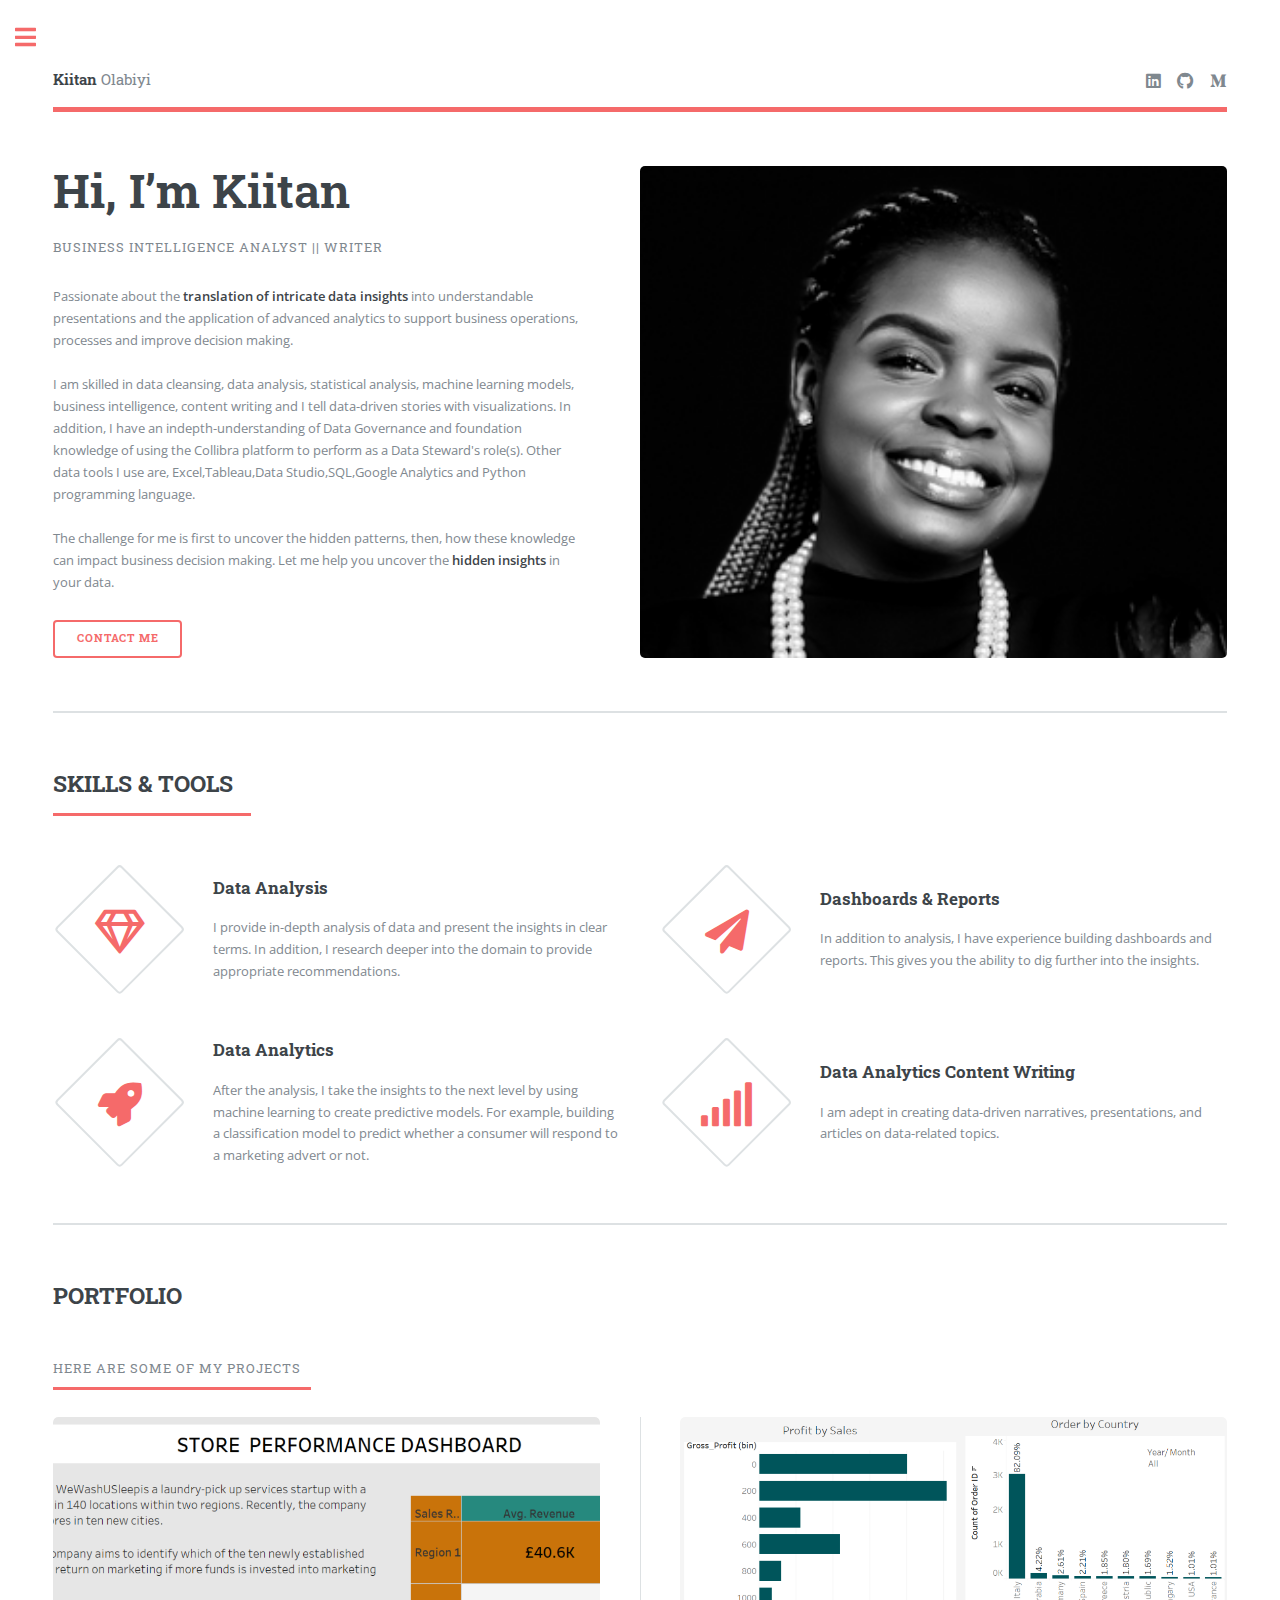
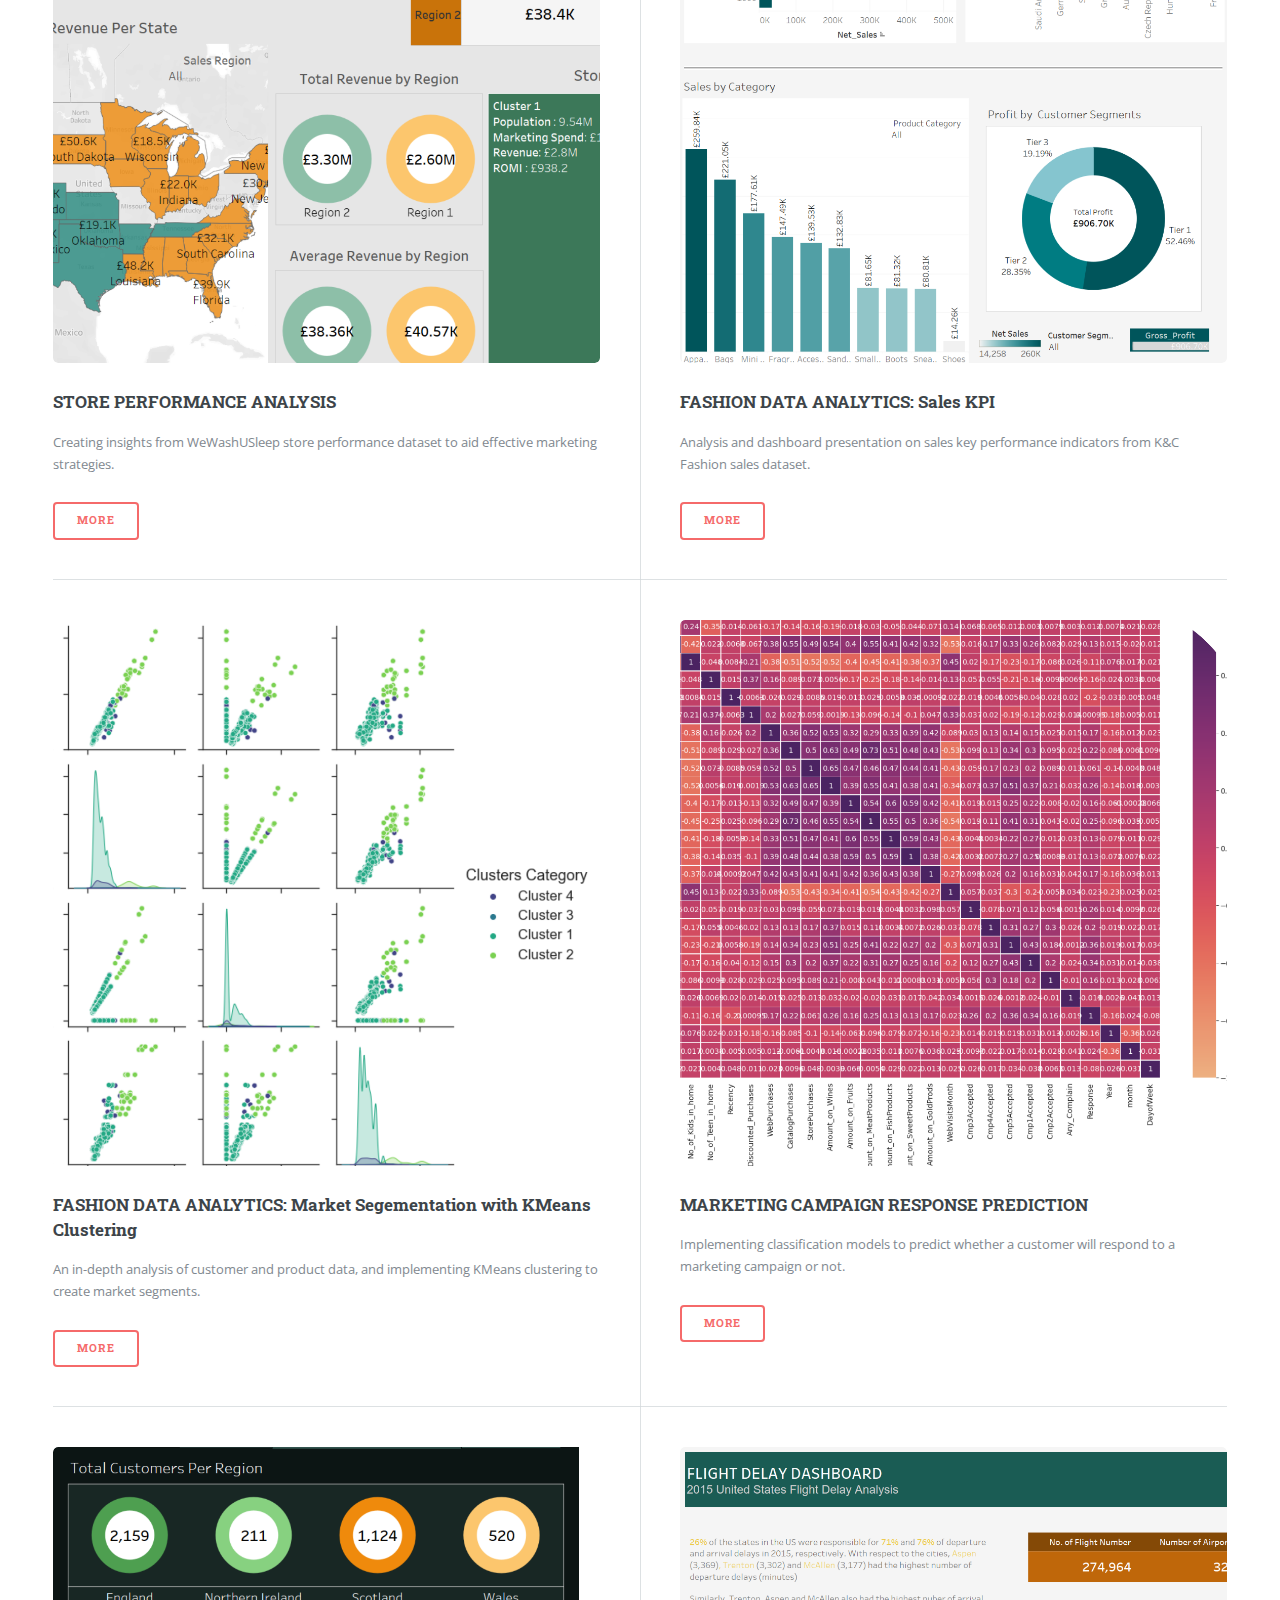
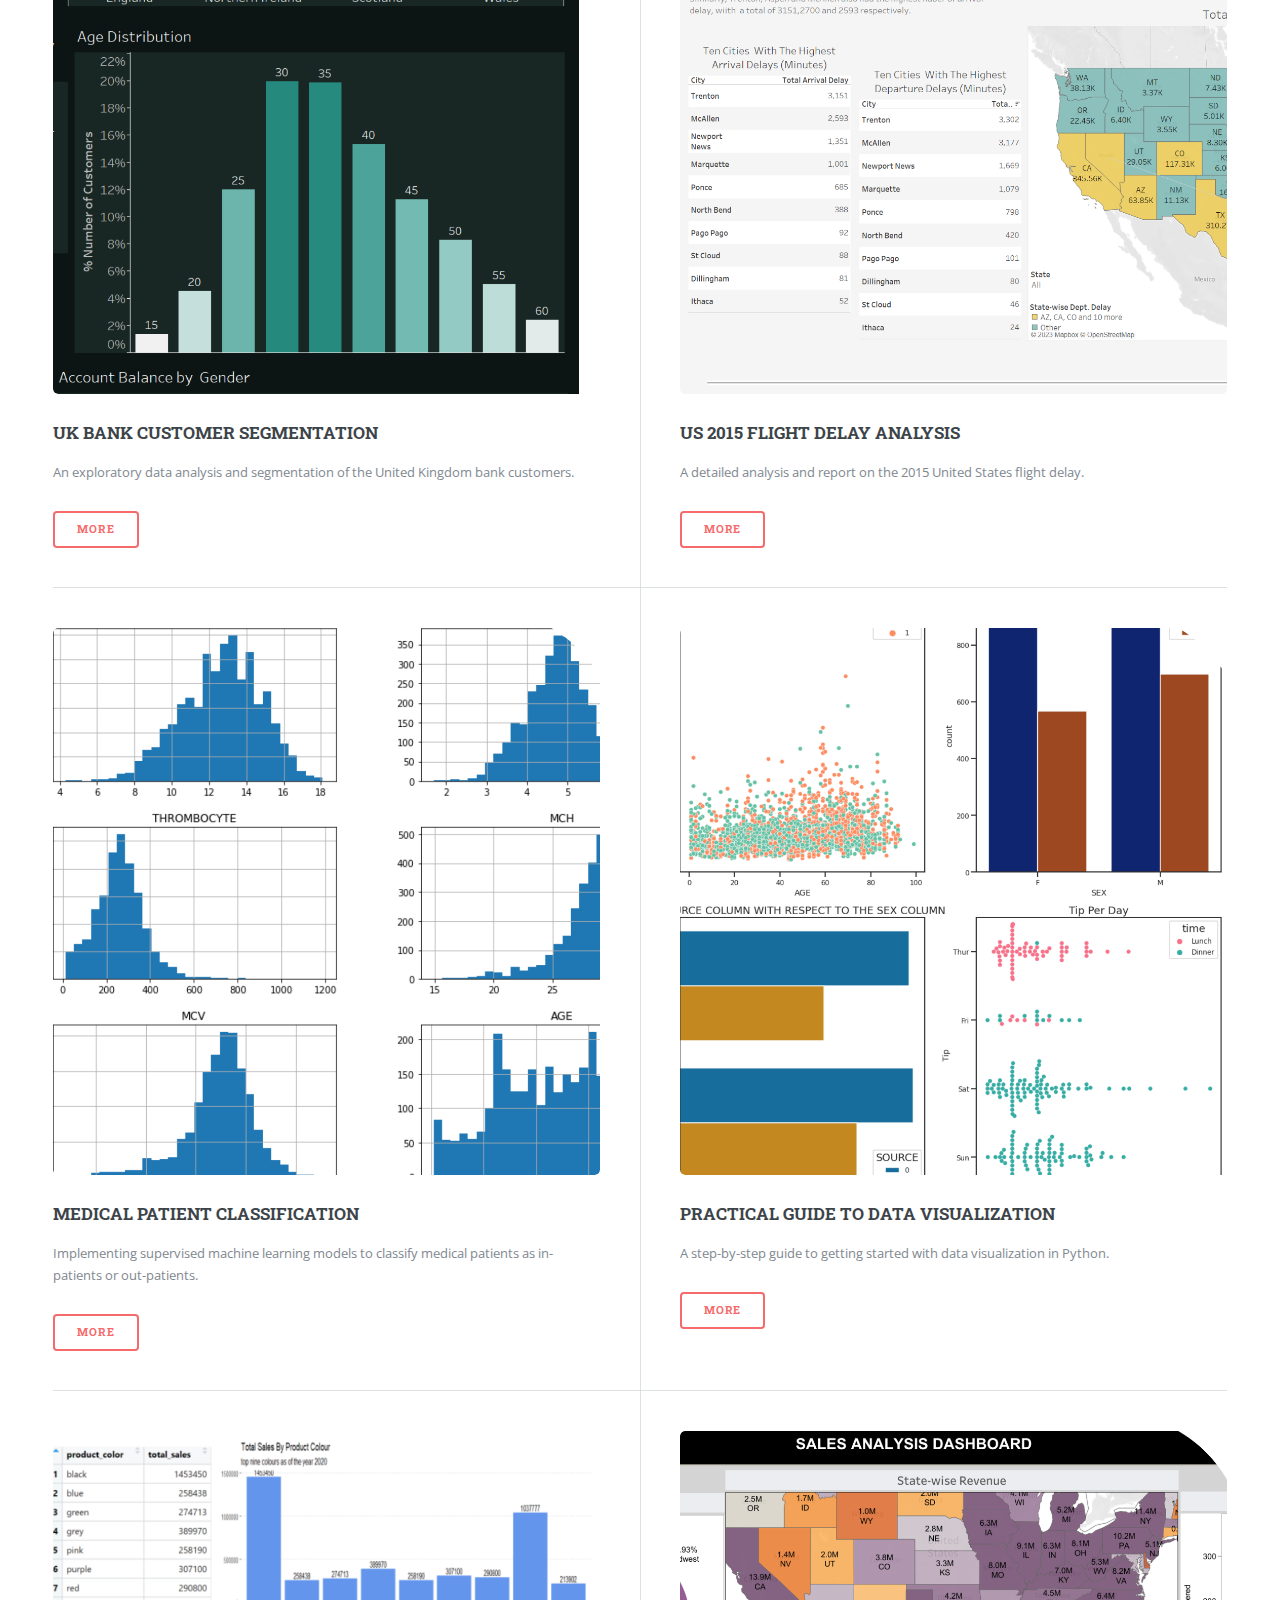
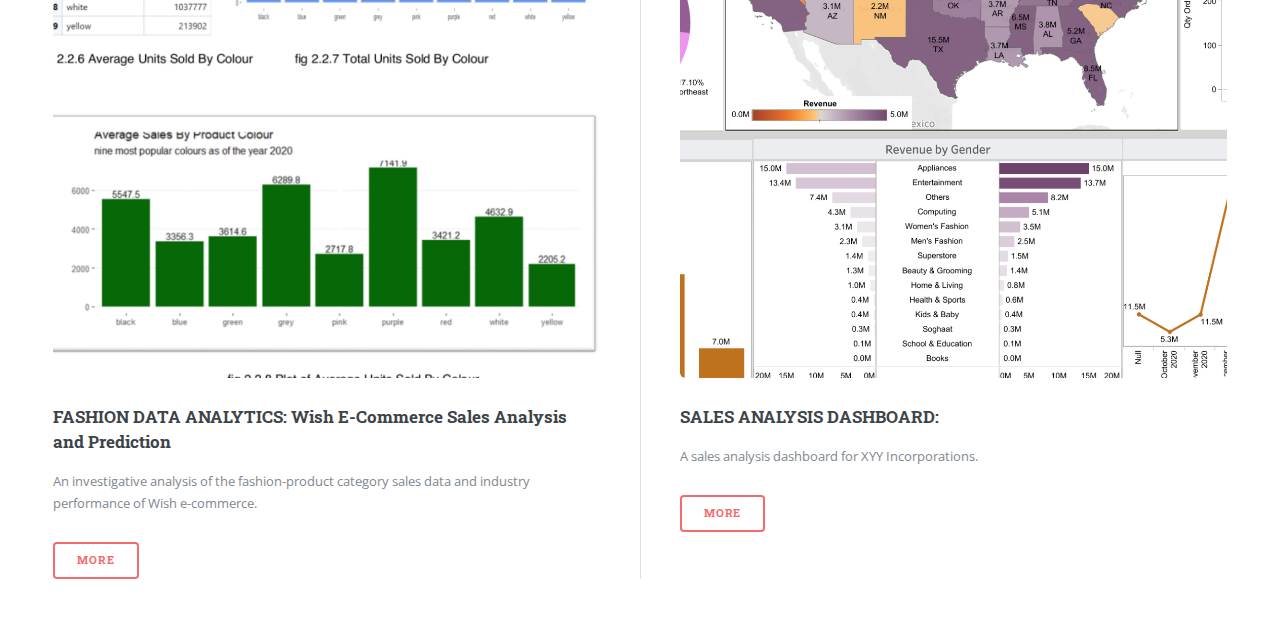
==== commit c6015de8: "Update index.html" ====
--- a/index.html
+++ b/index.html
@@ -45,8 +45,8 @@
 											and the application of advanced analytics to support business operations, processes and improve decision making.
 											 <br />
 											 <br />
-											I am skilled in data cleaning, data analysis, statistical analysis, machine learning, business intelligence, content writing and I tell data-driven stories with visualizations. 
-											The tools I use are, Excel,Tableau,Data Studio,SQL,Google Analytics and Python programming language.
+											I am skilled in data cleansing, data analysis, statistical analysis, machine learning models, business intelligence, content writing and I tell data-driven stories with visualizations. 
+											In addition, I have an indepth-understanding of Data Governance and foundation knowledge of using the Collibra platform to perform as a Data Steward's role(s). Other data tools I use are, Excel,Tableau,Data Studio,SQL,Google Analytics and Python programming language.
 											<br/>
 											<br />
 											The challenge for me is first to uncover the hidden patterns, then, how these knowledge can impact business decision making. Let me help you uncover the <strong>hidden insights</strong> in your data.</b>
@@ -206,8 +206,8 @@
 										
 									</div>
 								</section>
-
-
+						</div>
+					</div>
 								
 
 						
@@ -295,4 +295,4 @@
 			<script src="assets/js/main.js"></script>
 
 	</body>
-</html>+</html>
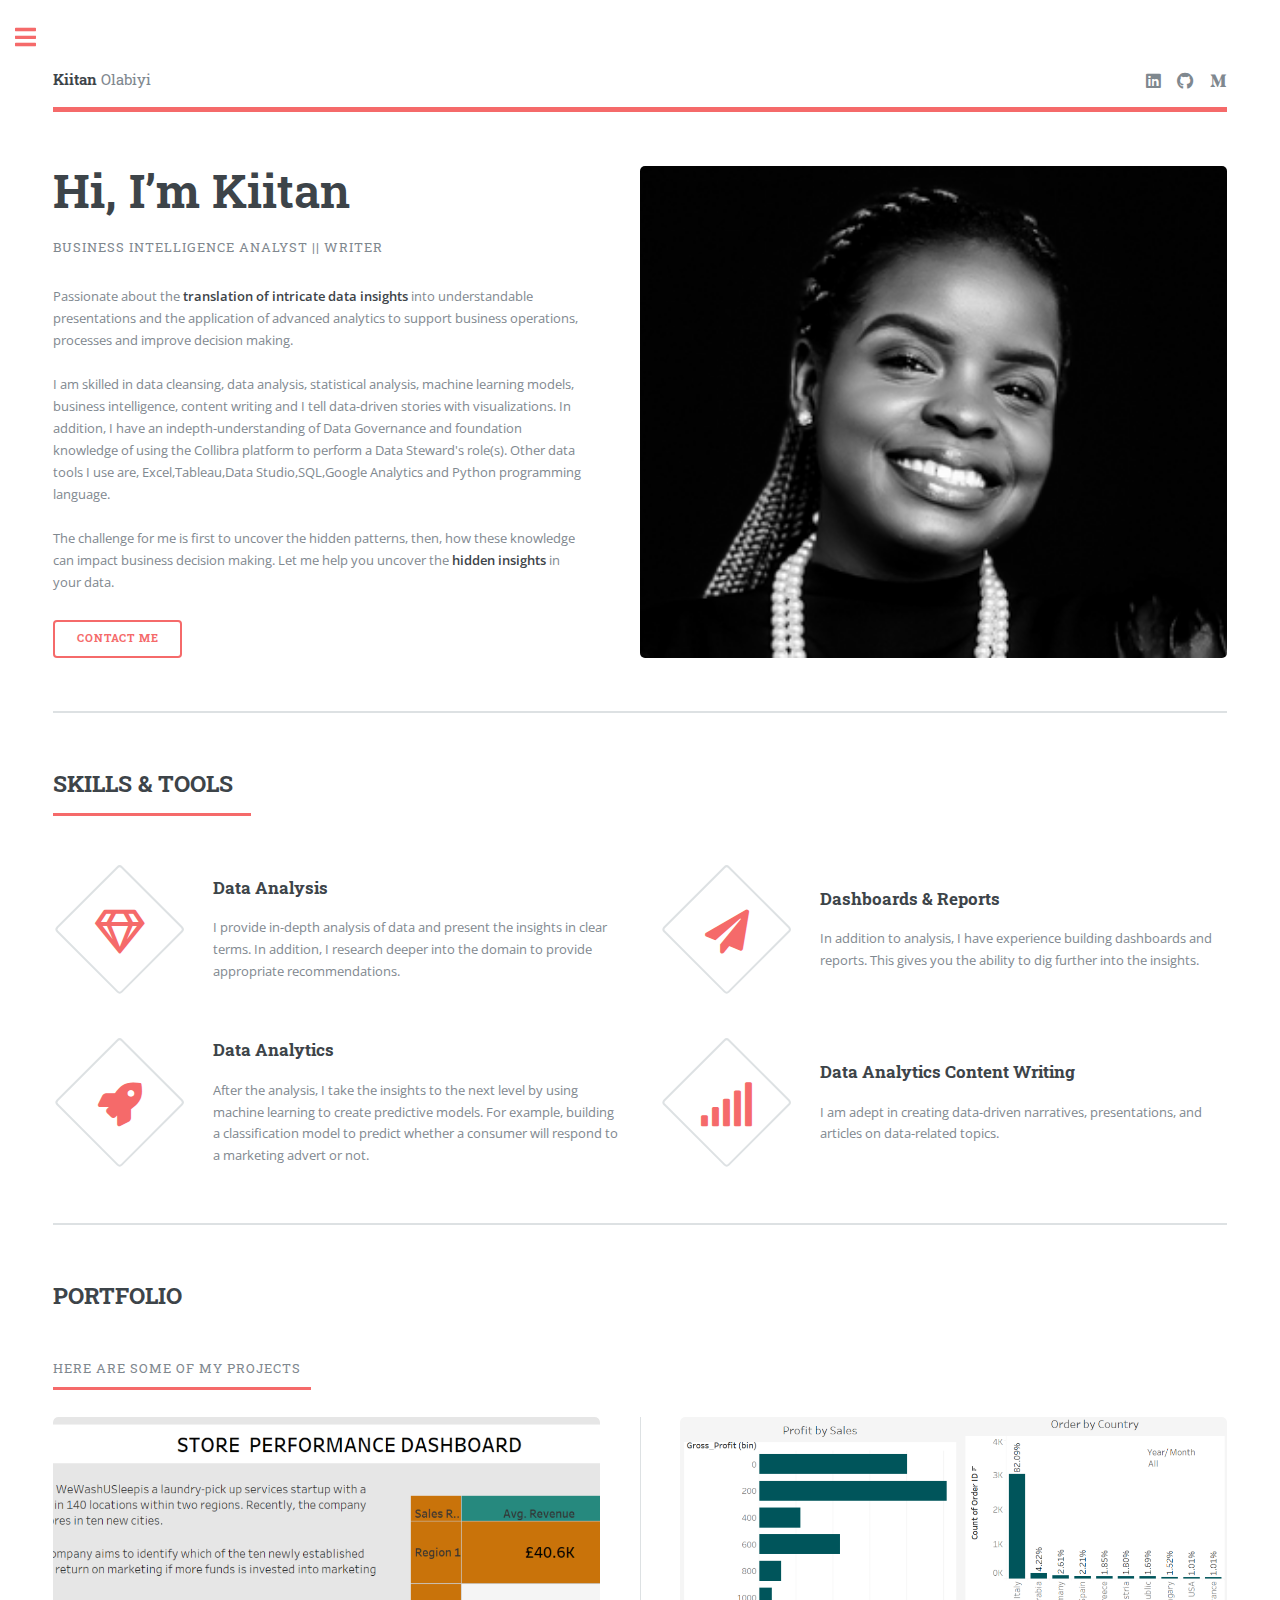
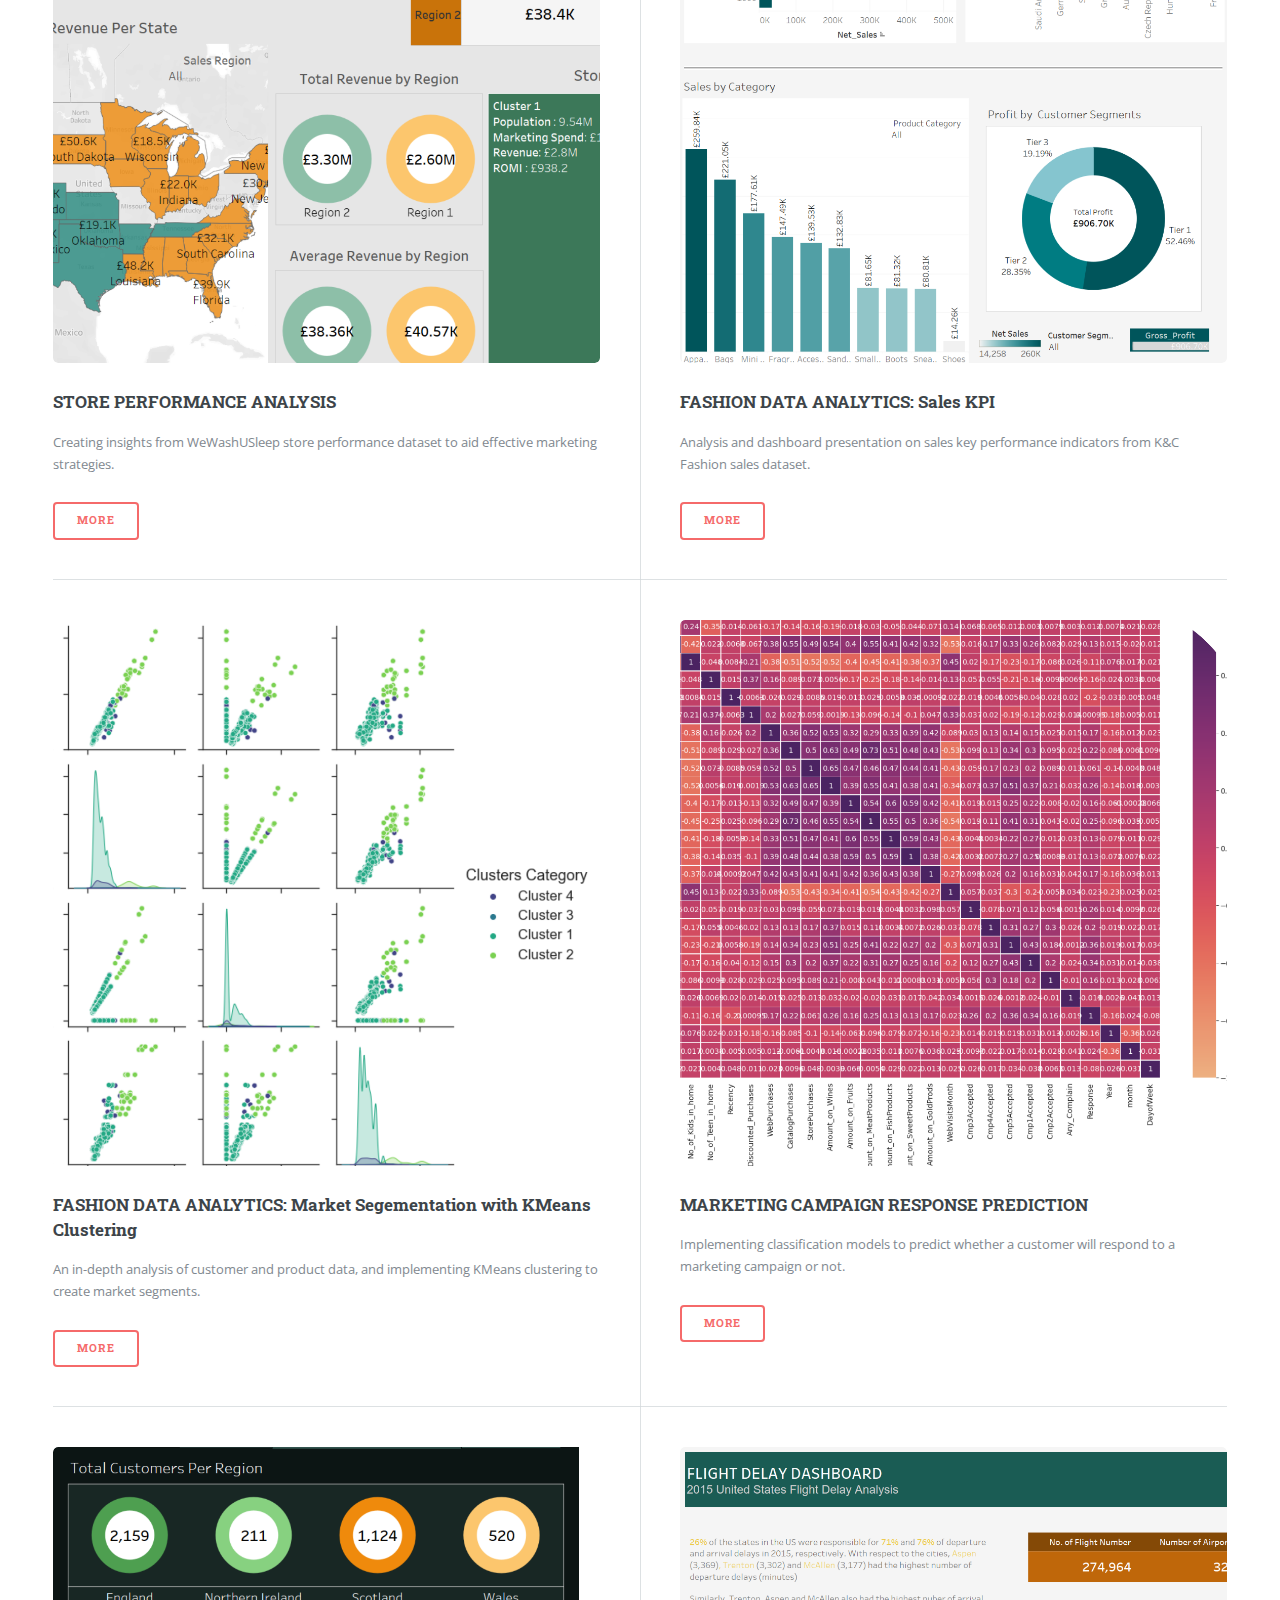
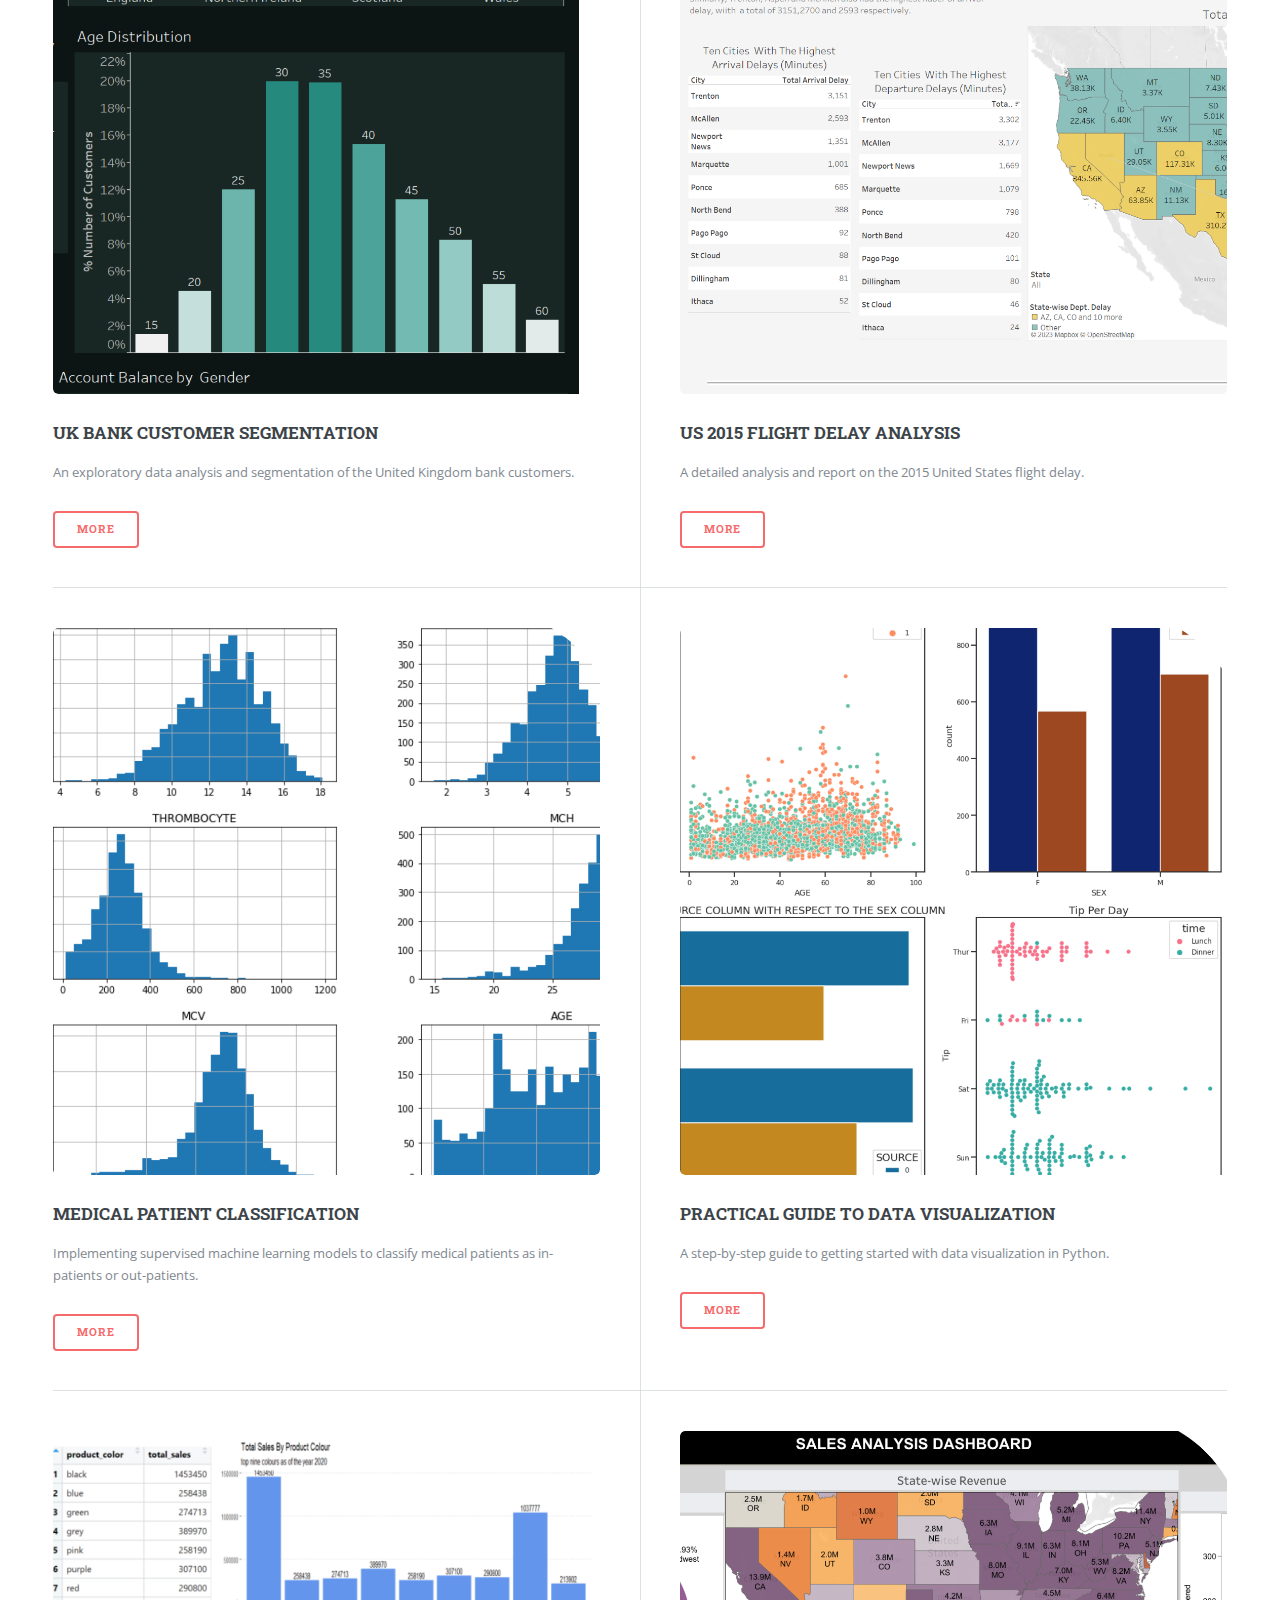
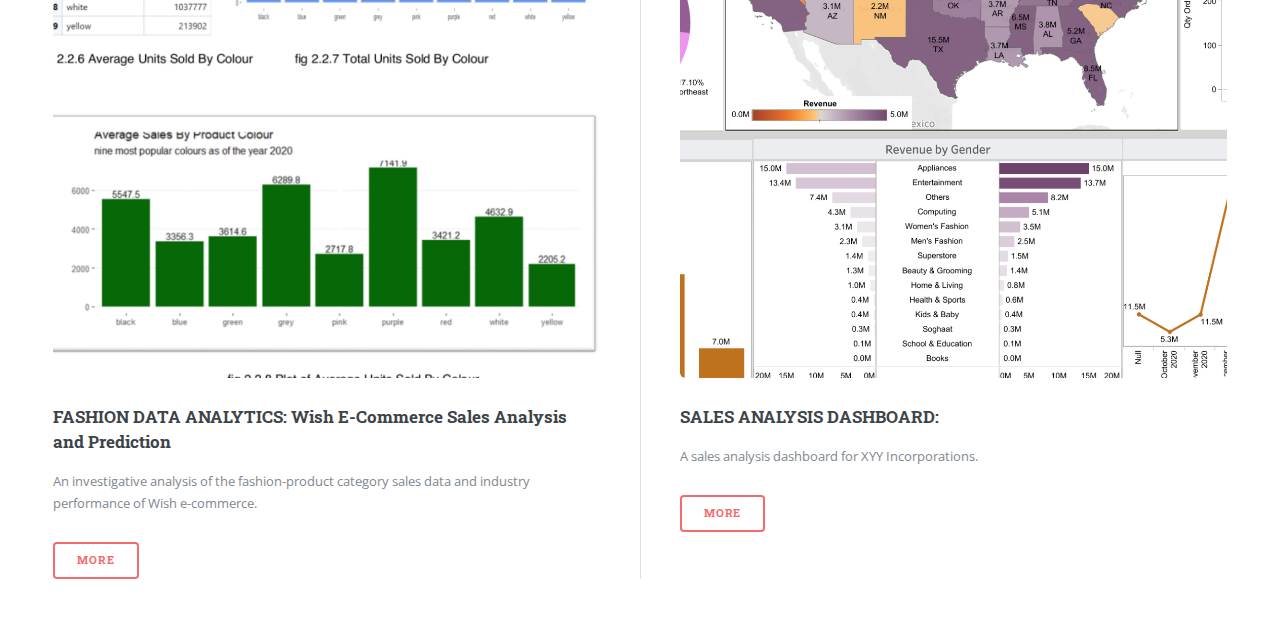
==== commit 9b136e4e: "Data Governance" ====
--- a/index.html
+++ b/index.html
@@ -46,7 +46,7 @@
 											 <br />
 											 <br />
 											I am skilled in data cleansing, data analysis, statistical analysis, machine learning models, business intelligence, content writing and I tell data-driven stories with visualizations. 
-											In addition, I have an indepth-understanding of Data Governance and foundation knowledge of using the Collibra platform to perform as a Data Steward's role(s). Other data tools I use are, Excel,Tableau,Data Studio,SQL,Google Analytics and Python programming language.
+											In addition, I have an indepth-understanding of Data Governance and foundation knowledge of using the Collibra platform to perform a Data Steward's role(s). Other data tools I use are, Excel,Tableau,Data Studio,SQL,Google Analytics and Python programming language.
 											<br/>
 											<br />
 											The challenge for me is first to uncover the hidden patterns, then, how these knowledge can impact business decision making. Let me help you uncover the <strong>hidden insights</strong> in your data.</b>
